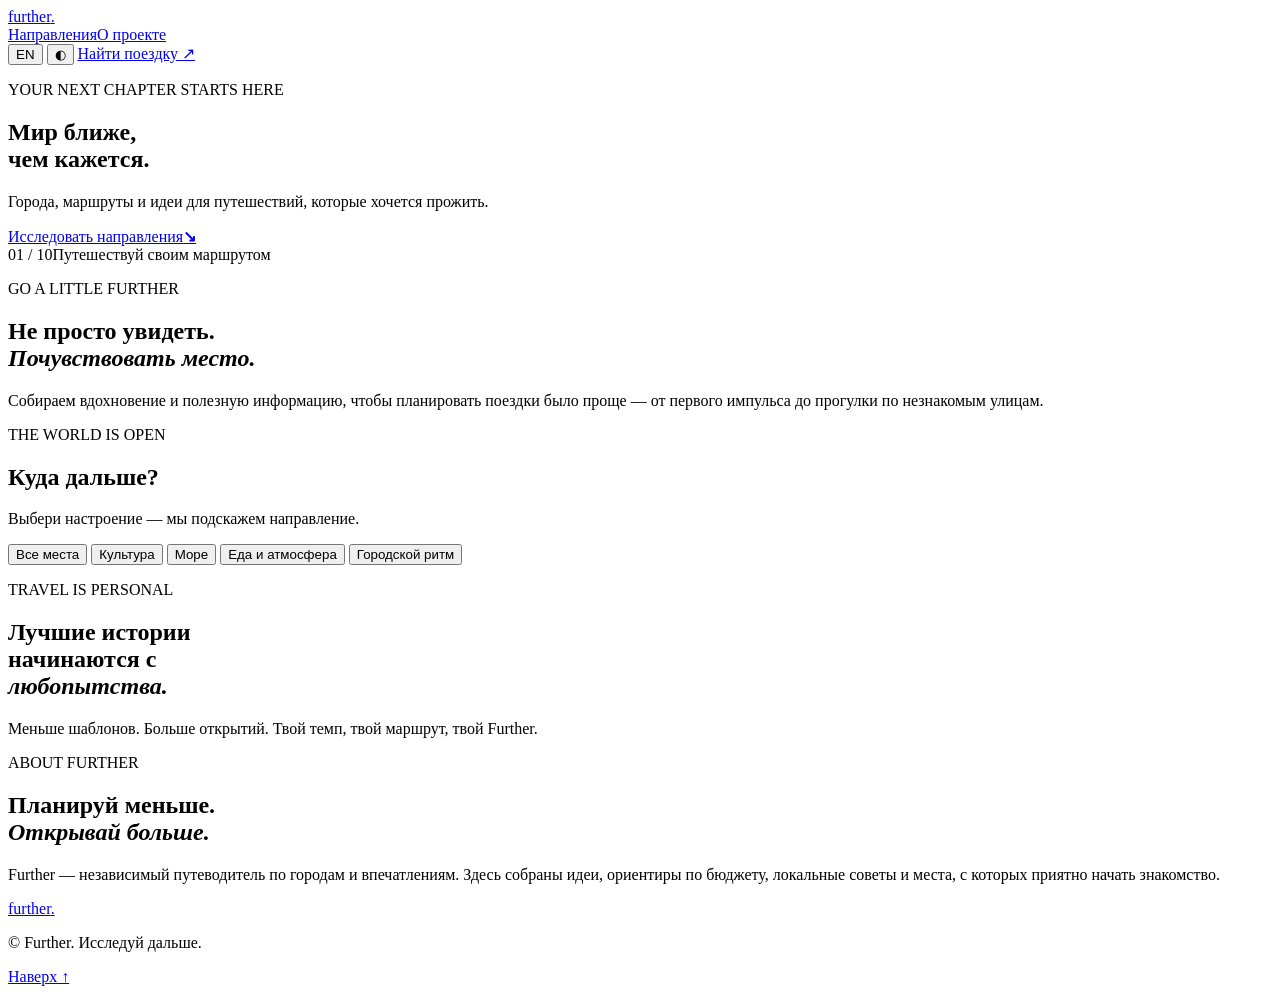
==== index.html @ bc937607 "Create Further travel homepage" ====
<!doctype html>
<html lang="ru">
<head>
  <meta charset="utf-8">
  <meta name="viewport" content="width=device-width, initial-scale=1">
  <meta name="theme-color" content="#f5f3ee">
  <meta name="description" content="Further — вдохновение и практичные гиды для самостоятельных путешествий.">
  <title>Further — путешествия, которые ближе</title>
  <link rel="preconnect" href="https://fonts.googleapis.com">
  <link rel="preconnect" href="https://fonts.gstatic.com" crossorigin>
  <link href="https://fonts.googleapis.com/css2?family=DM+Sans:wght@400;500;600;700&family=Manrope:wght@400;500;600;700;800&display=swap" rel="stylesheet">
  <link rel="stylesheet" href="assets/css/styles.css">
  <script defer src="assets/js/cities.js"></script>
  <script defer src="assets/js/app.js"></script>
</head>
<body>
  <header class="site-header">
    <a class="brand" href="index.html" aria-label="Further home">further<span>.</span></a>
    <nav class="main-nav"><a href="#destinations" data-i18n="navExplore">Направления</a><a href="#about" data-i18n="navAbout">О проекте</a></nav>
    <div class="header-actions">
      <button class="text-button" id="languageToggle" aria-label="Switch language">EN</button>
      <button class="icon-button" id="themeToggle" aria-label="Switch theme">◐</button>
      <a class="header-cta" href="#destinations" data-i18n="navStart">Найти поездку <span>↗</span></a>
    </div>
  </header>

  <main>
    <section class="hero">
      <div class="hero-image"></div>
      <div class="hero-shade"></div>
      <div class="hero-content">
        <p class="eyebrow light" data-i18n="heroEyebrow">YOUR NEXT CHAPTER STARTS HERE</p>
        <h1 data-i18n="heroTitle">Мир ближе,<br>чем кажется<span>.</span></h1>
        <p class="hero-copy" data-i18n="heroText">Города, маршруты и идеи для путешествий, которые хочется прожить.</p>
        <a class="round-link" href="#destinations"><span data-i18n="heroButton">Исследовать направления</span><b>↘</b></a>
      </div>
      <div class="hero-note"><span>01 / 10</span><span data-i18n="heroNote">Путешествуй своим маршрутом</span></div>
    </section>

    <section class="intro section-wrap">
      <p class="eyebrow" data-i18n="introEyebrow">GO A LITTLE FURTHER</p>
      <div class="intro-row"><h2 data-i18n="introTitle">Не просто увидеть.<br><em>Почувствовать место.</em></h2><p data-i18n="introText">Собираем вдохновение и полезную информацию, чтобы планировать поездки было проще — от первого импульса до прогулки по незнакомым улицам.</p></div>
    </section>

    <section class="destinations section-wrap" id="destinations">
      <div class="section-heading"><div><p class="eyebrow" data-i18n="destEyebrow">THE WORLD IS OPEN</p><h2 data-i18n="destTitle">Куда дальше?</h2></div><p data-i18n="destSub">Выбери настроение — мы подскажем направление.</p></div>
      <div class="filters" id="filters">
        <button class="filter active" data-filter="all" data-i18n="filterAll">Все места</button>
        <button class="filter" data-filter="culture" data-i18n="filterCulture">Культура</button>
        <button class="filter" data-filter="sea" data-i18n="filterSea">Море</button>
        <button class="filter" data-filter="food" data-i18n="filterFood">Еда и атмосфера</button>
        <button class="filter" data-filter="city" data-i18n="filterCity">Городской ритм</button>
      </div>
      <div class="city-grid" id="cityGrid" aria-live="polite"></div>
    </section>

    <section class="manifesto">
      <div class="manifesto-photo"></div>
      <div class="manifesto-copy"><p class="eyebrow light" data-i18n="manifestoEyebrow">TRAVEL IS PERSONAL</p><h2 data-i18n="manifestoTitle">Лучшие истории<br>начинаются с<br><em>любопытства.</em></h2><p data-i18n="manifestoText">Меньше шаблонов. Больше открытий. Твой темп, твой маршрут, твой Further.</p></div>
    </section>

    <section class="about section-wrap" id="about"><p class="eyebrow" data-i18n="aboutEyebrow">ABOUT FURTHER</p><div class="about-row"><h2 data-i18n="aboutTitle">Планируй меньше.<br><em>Открывай больше.</em></h2><p data-i18n="aboutText">Further — независимый путеводитель по городам и впечатлениям. Здесь собраны идеи, ориентиры по бюджету, локальные советы и места, с которых приятно начать знакомство.</p></div></section>
  </main>

  <footer class="site-footer"><a class="brand" href="#">further<span>.</span></a><p>© <span id="year"></span> Further. <span data-i18n="footer">Исследуй дальше.</span></p><a href="#top" data-i18n="backTop">Наверх ↑</a></footer>
</body>
</html>
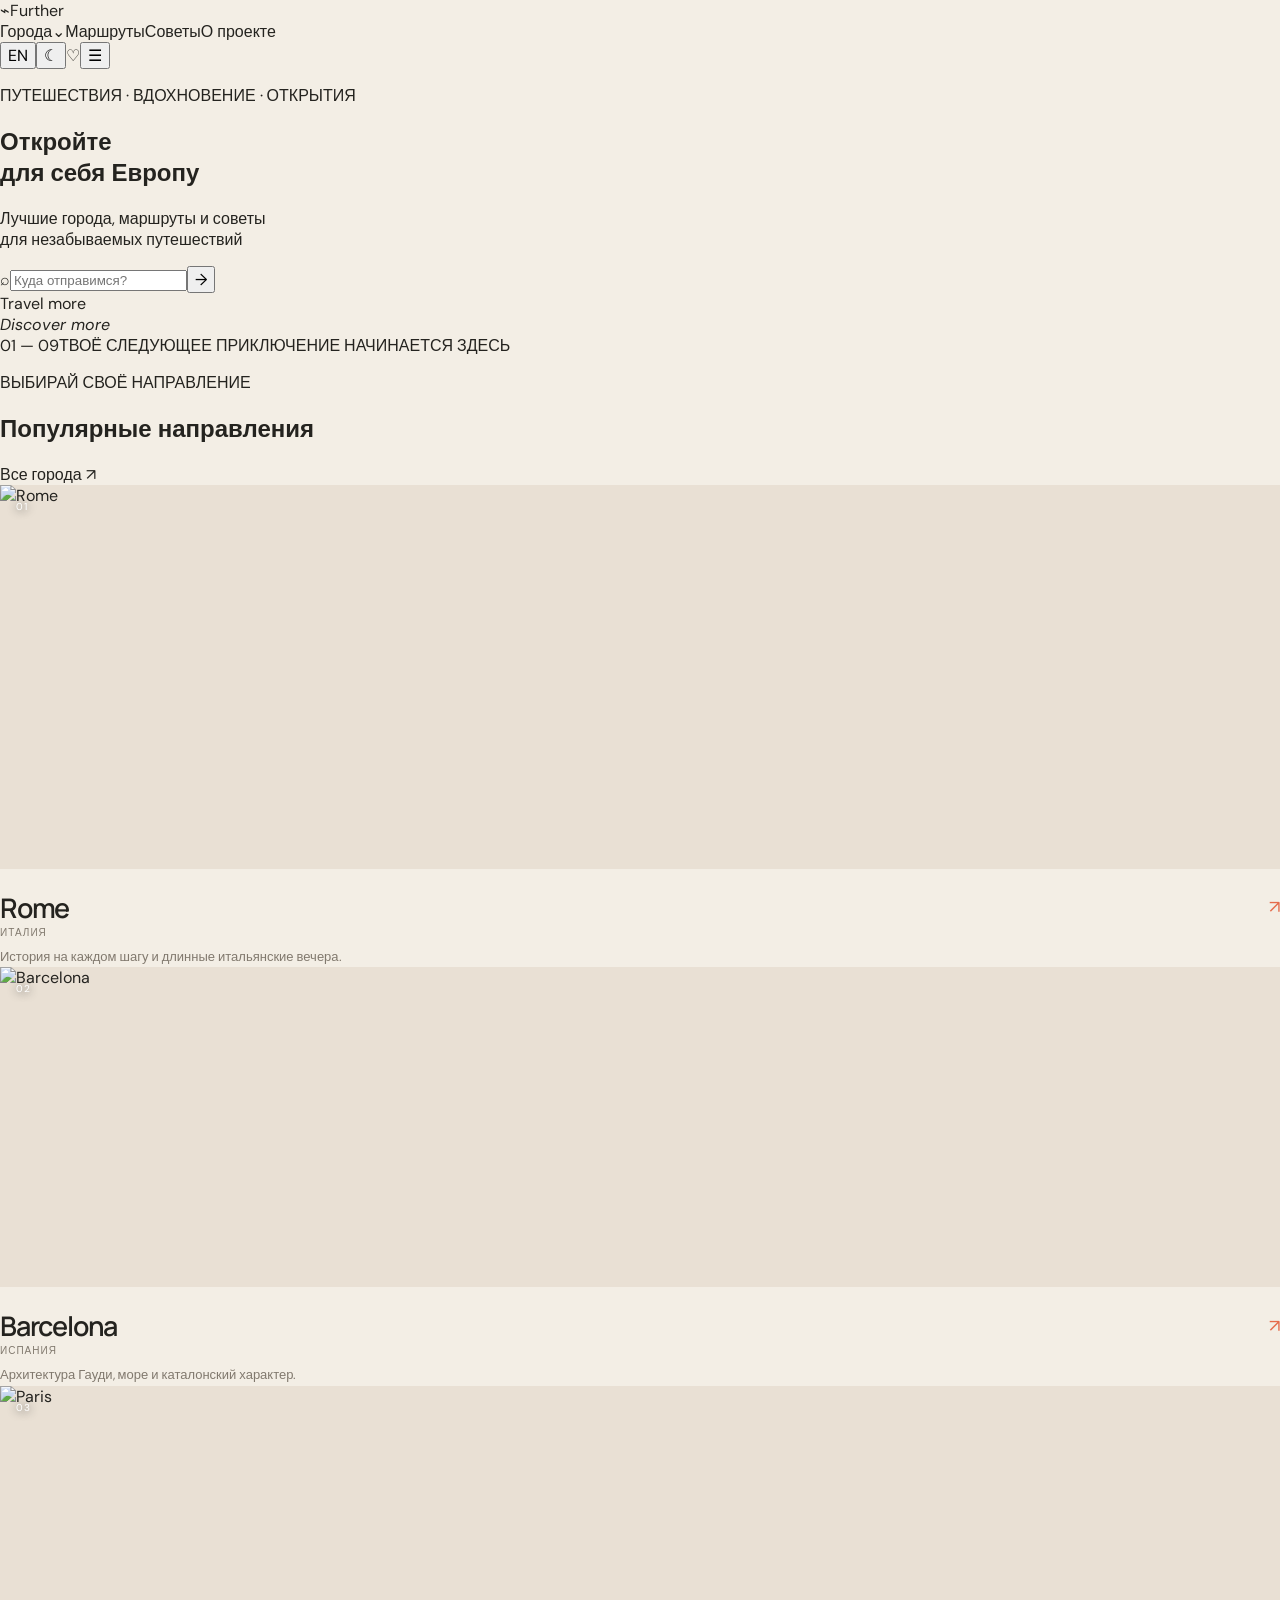
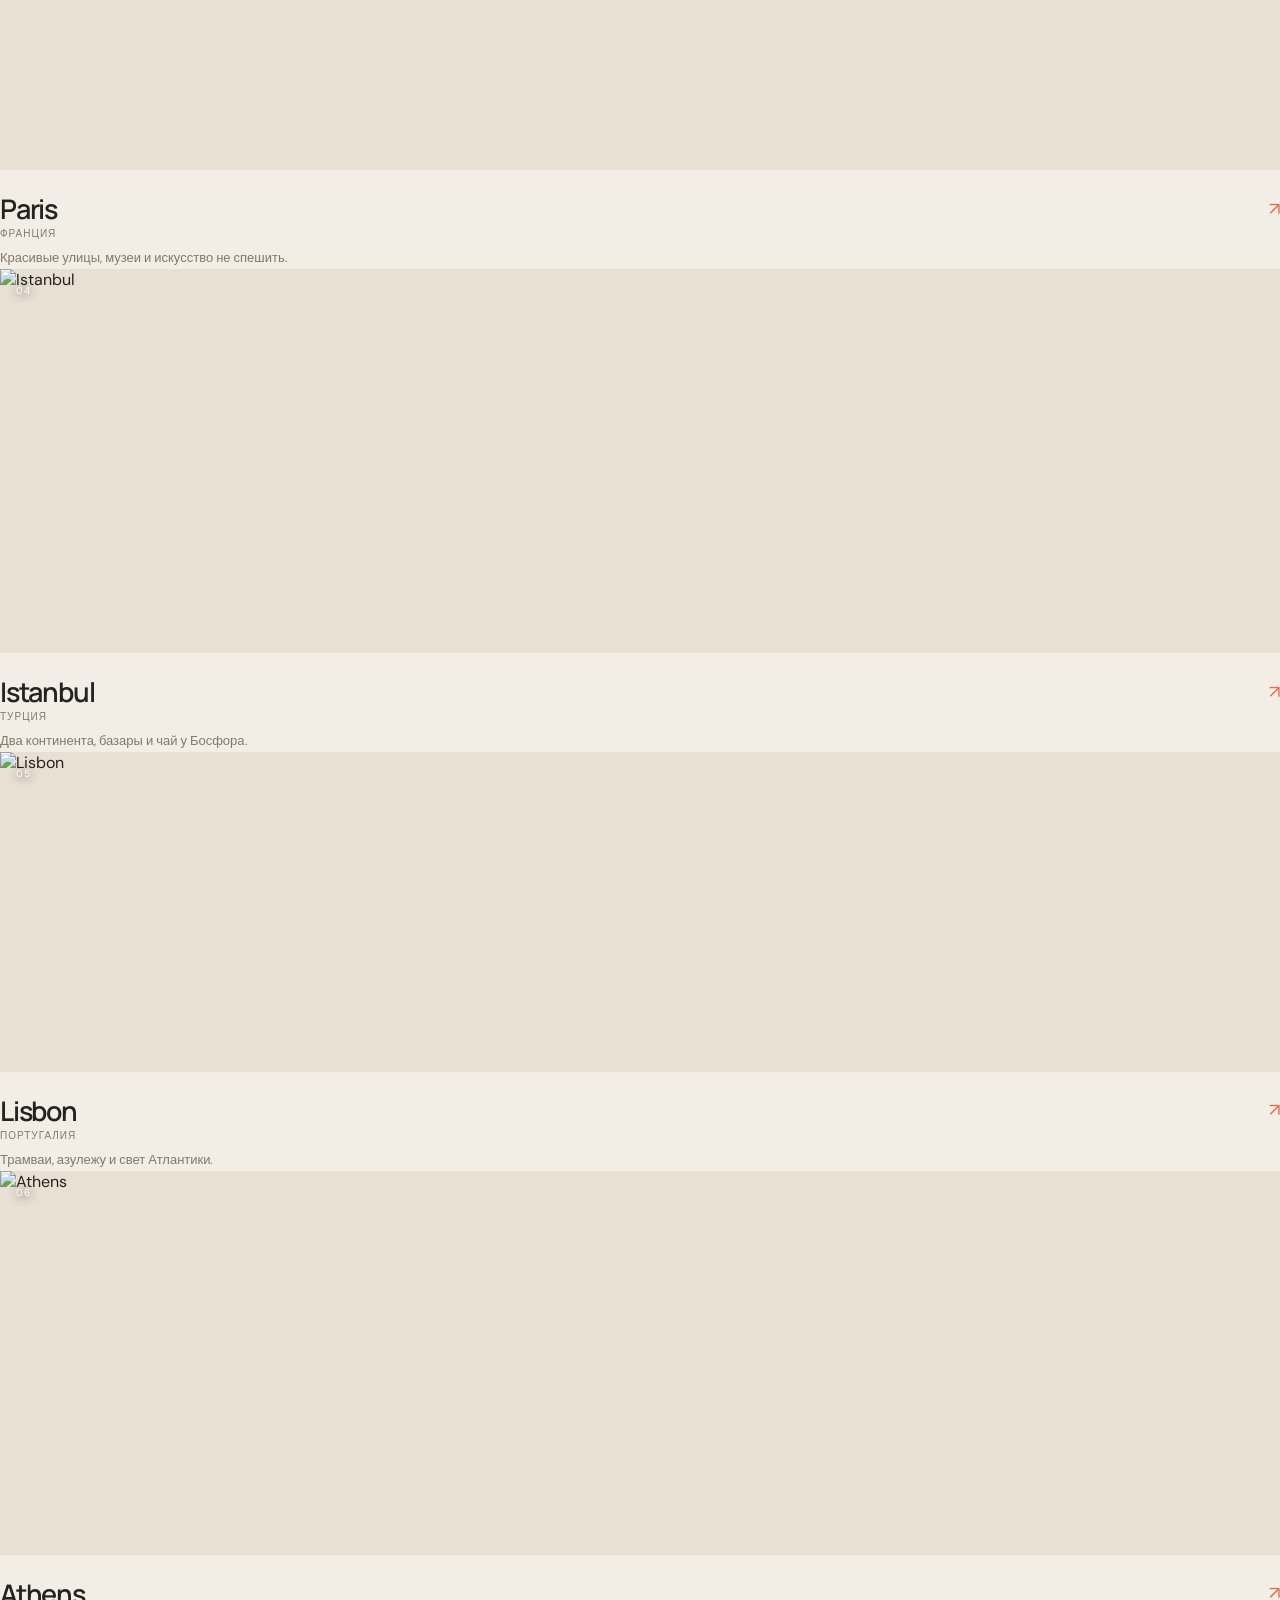
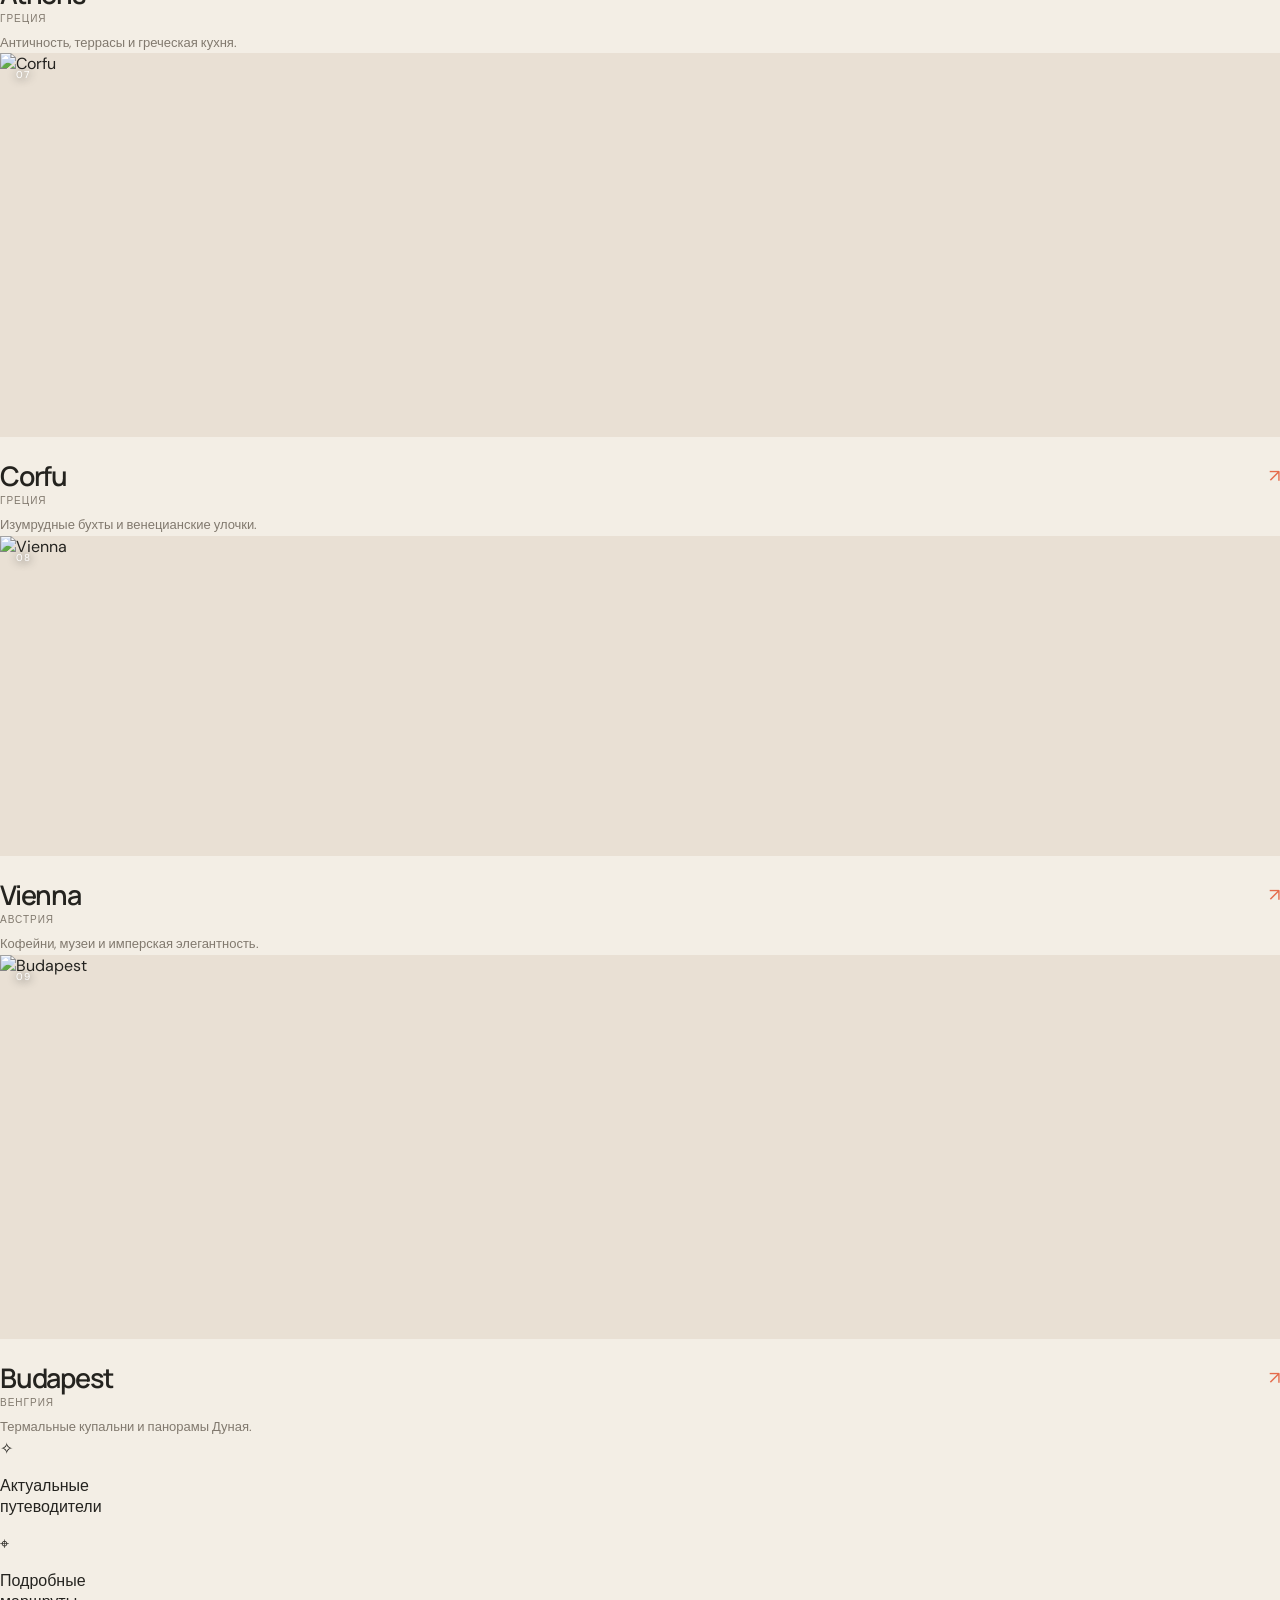
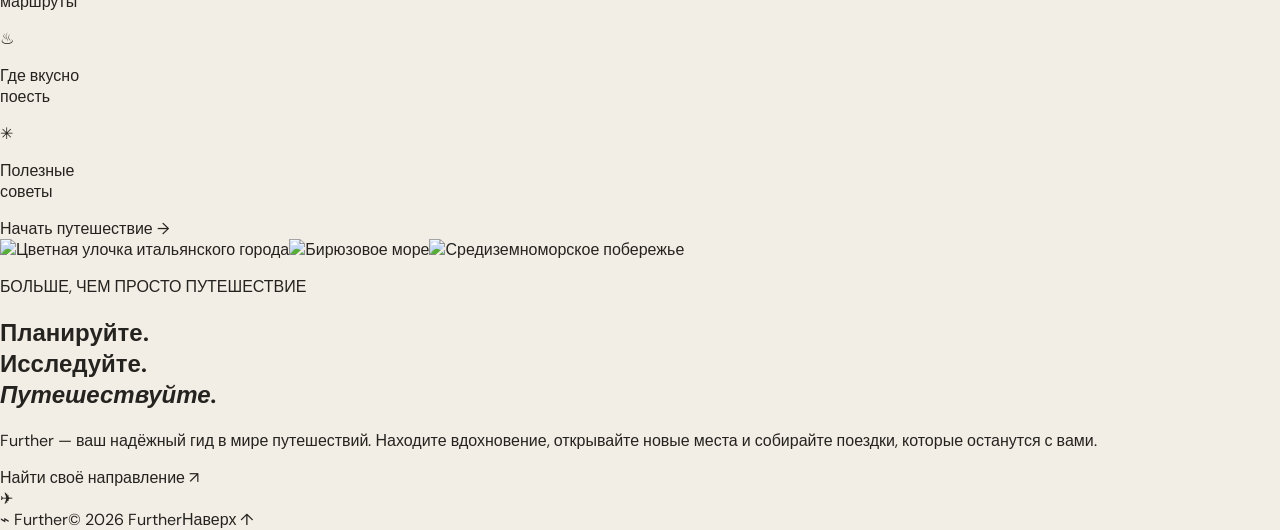
==== commit 88a87a19: "Rebuild homepage to match first Further visual concept" ====
--- a/index.html
+++ b/index.html
@@ -1,67 +1,48 @@
 <!doctype html>
 <html lang="ru">
 <head>
-  <meta charset="utf-8">
-  <meta name="viewport" content="width=device-width, initial-scale=1">
-  <meta name="theme-color" content="#f5f3ee">
-  <meta name="description" content="Further — вдохновение и практичные гиды для самостоятельных путешествий.">
-  <title>Further — путешествия, которые ближе</title>
-  <link rel="preconnect" href="https://fonts.googleapis.com">
-  <link rel="preconnect" href="https://fonts.gstatic.com" crossorigin>
-  <link href="https://fonts.googleapis.com/css2?family=DM+Sans:wght@400;500;600;700&family=Manrope:wght@400;500;600;700;800&display=swap" rel="stylesheet">
-  <link rel="stylesheet" href="assets/css/styles.css">
-  <script defer src="assets/js/cities.js"></script>
-  <script defer src="assets/js/app.js"></script>
+<meta charset="utf-8"><meta name="viewport" content="width=device-width,initial-scale=1">
+<meta name="theme-color" content="#f8f5ef"><meta name="description" content="Further — города, маршруты и вдохновение для самостоятельных путешествий.">
+<title>Further — путешествуй дальше</title>
+<link rel="preconnect" href="https://fonts.googleapis.com"><link rel="preconnect" href="https://fonts.gstatic.com" crossorigin>
+<link href="https://fonts.googleapis.com/css2?family=DM+Sans:wght@400;500;600;700;800&family=Manrope:wght@400;500;600;700;800&display=swap" rel="stylesheet">
+<link rel="stylesheet" href="assets/css/styles.css">
+<script defer src="assets/js/cities.js"></script><script defer src="assets/js/app.js"></script>
 </head>
-<body>
-  <header class="site-header">
-    <a class="brand" href="index.html" aria-label="Further home">further<span>.</span></a>
-    <nav class="main-nav"><a href="#destinations" data-i18n="navExplore">Направления</a><a href="#about" data-i18n="navAbout">О проекте</a></nav>
-    <div class="header-actions">
-      <button class="text-button" id="languageToggle" aria-label="Switch language">EN</button>
-      <button class="icon-button" id="themeToggle" aria-label="Switch theme">◐</button>
-      <a class="header-cta" href="#destinations" data-i18n="navStart">Найти поездку <span>↗</span></a>
-    </div>
-  </header>
-
-  <main>
-    <section class="hero">
-      <div class="hero-image"></div>
-      <div class="hero-shade"></div>
-      <div class="hero-content">
-        <p class="eyebrow light" data-i18n="heroEyebrow">YOUR NEXT CHAPTER STARTS HERE</p>
-        <h1 data-i18n="heroTitle">Мир ближе,<br>чем кажется<span>.</span></h1>
-        <p class="hero-copy" data-i18n="heroText">Города, маршруты и идеи для путешествий, которые хочется прожить.</p>
-        <a class="round-link" href="#destinations"><span data-i18n="heroButton">Исследовать направления</span><b>↘</b></a>
-      </div>
-      <div class="hero-note"><span>01 / 10</span><span data-i18n="heroNote">Путешествуй своим маршрутом</span></div>
-    </section>
-
-    <section class="intro section-wrap">
-      <p class="eyebrow" data-i18n="introEyebrow">GO A LITTLE FURTHER</p>
-      <div class="intro-row"><h2 data-i18n="introTitle">Не просто увидеть.<br><em>Почувствовать место.</em></h2><p data-i18n="introText">Собираем вдохновение и полезную информацию, чтобы планировать поездки было проще — от первого импульса до прогулки по незнакомым улицам.</p></div>
-    </section>
-
-    <section class="destinations section-wrap" id="destinations">
-      <div class="section-heading"><div><p class="eyebrow" data-i18n="destEyebrow">THE WORLD IS OPEN</p><h2 data-i18n="destTitle">Куда дальше?</h2></div><p data-i18n="destSub">Выбери настроение — мы подскажем направление.</p></div>
-      <div class="filters" id="filters">
-        <button class="filter active" data-filter="all" data-i18n="filterAll">Все места</button>
-        <button class="filter" data-filter="culture" data-i18n="filterCulture">Культура</button>
-        <button class="filter" data-filter="sea" data-i18n="filterSea">Море</button>
-        <button class="filter" data-filter="food" data-i18n="filterFood">Еда и атмосфера</button>
-        <button class="filter" data-filter="city" data-i18n="filterCity">Городской ритм</button>
-      </div>
-      <div class="city-grid" id="cityGrid" aria-live="polite"></div>
-    </section>
-
-    <section class="manifesto">
-      <div class="manifesto-photo"></div>
-      <div class="manifesto-copy"><p class="eyebrow light" data-i18n="manifestoEyebrow">TRAVEL IS PERSONAL</p><h2 data-i18n="manifestoTitle">Лучшие истории<br>начинаются с<br><em>любопытства.</em></h2><p data-i18n="manifestoText">Меньше шаблонов. Больше открытий. Твой темп, твой маршрут, твой Further.</p></div>
-    </section>
-
-    <section class="about section-wrap" id="about"><p class="eyebrow" data-i18n="aboutEyebrow">ABOUT FURTHER</p><div class="about-row"><h2 data-i18n="aboutTitle">Планируй меньше.<br><em>Открывай больше.</em></h2><p data-i18n="aboutText">Further — независимый путеводитель по городам и впечатлениям. Здесь собраны идеи, ориентиры по бюджету, локальные советы и места, с которых приятно начать знакомство.</p></div></section>
-  </main>
-
-  <footer class="site-footer"><a class="brand" href="#">further<span>.</span></a><p>© <span id="year"></span> Further. <span data-i18n="footer">Исследуй дальше.</span></p><a href="#top" data-i18n="backTop">Наверх ↑</a></footer>
-</body>
-</html>+<body class="home-page">
+<header class="home-header">
+<a class="home-brand" href="index.html" aria-label="Further"><span class="brand-mark">⌁</span>Further</a>
+<nav class="home-nav"><a href="#destinations" data-i18n="navCities">Города⌄</a><a href="#features" data-i18n="navRoutes">Маршруты</a><a href="#features" data-i18n="navTips">Советы</a><a href="#about" data-i18n="navAbout">О проекте</a></nav>
+<div class="home-actions"><button class="lang-pill" id="languageToggle">EN</button><button class="home-icon" id="themeToggle" aria-label="Переключить тему">☾</button><a class="home-icon favorite-shortcut" href="#destinations" aria-label="Избранное">♡</a><button class="mobile-menu" aria-label="Меню">☰</button></div>
+</header>
+<main>
+<section class="fresh-hero">
+<div class="fresh-hero-bg"></div><div class="fresh-hero-overlay"></div>
+<div class="fresh-hero-content">
+<p class="fresh-kicker" data-i18n="heroKicker">ПУТЕШЕСТВИЯ · ВДОХНОВЕНИЕ · ОТКРЫТИЯ</p>
+<h1 data-i18n="heroTitle">Откройте<br>для себя <span>Европу</span></h1>
+<p class="fresh-subtitle" data-i18n="heroText">Лучшие города, маршруты и советы<br>для незабываемых путешествий</p>
+<form class="destination-search" id="destinationSearch"><span>⌕</span><input id="citySearch" type="search" placeholder="Куда отправимся?" data-i18n-placeholder="searchPlaceholder"><button type="submit" aria-label="Найти">→</button></form>
+<div class="hero-signature">Travel more<br><i>Discover more</i></div>
+</div>
+<div class="hero-bottom-note"><span>01 — 09</span><span data-i18n="heroFoot">ТВОЁ СЛЕДУЮЩЕЕ ПРИКЛЮЧЕНИЕ НАЧИНАЕТСЯ ЗДЕСЬ</span></div>
+</section>
+<section class="popular-section" id="destinations">
+<div class="popular-heading"><div><p class="section-kicker" data-i18n="popularKicker">ВЫБИРАЙ СВОЁ НАПРАВЛЕНИЕ</p><h2 data-i18n="popularTitle">Популярные направления</h2></div><a href="#allCities" data-i18n="allCitiesLink">Все города <span>↗</span></a></div>
+<div class="destination-cards" id="cityGrid"></div>
+</section>
+<section class="feature-strip" id="features">
+<div class="feature-item"><span class="feature-icon">✧</span><p data-i18n="feature1">Актуальные<br>путеводители</p></div>
+<div class="feature-item"><span class="feature-icon">⌖</span><p data-i18n="feature2">Подробные<br>маршруты</p></div>
+<div class="feature-item"><span class="feature-icon">♨</span><p data-i18n="feature3">Где вкусно<br>поесть</p></div>
+<div class="feature-item"><span class="feature-icon">✳</span><p data-i18n="feature4">Полезные<br>советы</p></div>
+<a class="feature-cta" href="#about" data-i18n="featureCta">Начать путешествие <span>→</span></a>
+</section>
+<section class="travel-story" id="about">
+<div class="story-collage"><img class="story-img story-img-one" src="https://images.unsplash.com/photo-1516483638261-f4dbaf036963?auto=format&fit=crop&w=900&q=85" alt="Цветная улочка итальянского города"><img class="story-img story-img-two" src="https://images.unsplash.com/photo-1500375592092-40eb2168fd21?auto=format&fit=crop&w=800&q=85" alt="Бирюзовое море"><img class="story-img story-img-three" src="https://images.unsplash.com/photo-1533105079780-92b9be482077?auto=format&fit=crop&w=700&q=85" alt="Средиземноморское побережье"></div>
+<div class="story-copy"><p class="section-kicker" data-i18n="storyKicker">БОЛЬШЕ, ЧЕМ ПРОСТО ПУТЕШЕСТВИЕ</p><h2 data-i18n="storyTitle">Планируйте.<br>Исследуйте.<br><em>Путешествуйте.</em></h2><p data-i18n="storyText">Further — ваш надёжный гид в мире путешествий. Находите вдохновение, открывайте новые места и собирайте поездки, которые останутся с вами.</p><a href="#destinations" class="story-link" data-i18n="storyLink">Найти своё направление <span>↗</span></a></div>
+<div class="flight-doodle" aria-hidden="true">✈</div>
+</section>
+</main>
+<footer class="home-footer"><a class="home-brand" href="#">⌁ Further</a><span>© <span id="year"></span> Further</span><a href="#top" data-i18n="footerTop">Наверх ↑</a></footer>
+</body></html>
--- a/assets/css/styles.css
+++ b/assets/css/styles.css
@@ -0,0 +1,82 @@
+:root{--paper:#f5f3ee;--ink:#20221f;--muted:#777970;--line:#deddd5;--accent:#d5ff65;--card:#eae8e1;--serif:Georgia,'Times New Roman',serif}*{box-sizing:border-box}html{scroll-behavior:smooth}body{margin:0;background:var(--paper);color:var(--ink);font-family:'DM Sans',sans-serif;transition:background .25s,color .25s}body.dark{--paper:#171916;--ink:#f0f0e9;--muted:#a5a79e;--line:#393c35;--card:#252923}a{color:inherit;text-decoration:none}button{font:inherit}.site-header{height:82px;padding:0 6.2%;display:flex;align-items:center;justify-content:space-between;border-bottom:1px solid var(--line);position:relative;z-index:5}.brand{font:800 29px Manrope,sans-serif;letter-spacing:-2px}.brand span,.hero h1 span{color:#a6cb3c}.main-nav,.header-actions{display:flex;align-items:center;gap:34px}.main-nav a,.header-cta,.text-button{font-size:13px;font-weight:600}.main-nav a{color:var(--muted)}.header-actions{gap:20px}.text-button,.icon-button{border:0;background:none;color:var(--ink);cursor:pointer}.header-cta{background:var(--ink);color:var(--paper);padding:14px 19px;border-radius:3px}.header-cta span{margin-left:13px}.icon-button{font-size:21px}.hero{height:min(730px,78vw);min-height:570px;position:relative;color:white;overflow:hidden;background:#343a35}.hero-image{position:absolute;inset:0;background:url('https://images.unsplash.com/photo-1516483638261-f4dbaf036963?auto=format&fit=crop&w=2200&q=85') center 48%/cover;transform:scale(1.01)}.hero-shade{position:absolute;inset:0;background:linear-gradient(90deg,rgba(12,18,15,.66),rgba(12,18,15,.08) 80%),linear-gradient(0deg,rgba(0,0,0,.25),transparent 45%)}.hero-content{position:absolute;left:10%;top:19%;max-width:700px}.eyebrow{font-size:10px;letter-spacing:2.2px;font-weight:700;color:var(--muted);margin:0 0 23px}.eyebrow.light{color:#e2e4d9}.hero h1{font:600 clamp(58px,8vw,112px)/.99 Manrope,sans-serif;letter-spacing:-7px;margin:0 0 25px}.hero-copy{font-size:16px;line-height:1.7;max-width:390px;color:#e3e5dc}.round-link{display:inline-flex;align-items:center;gap:28px;margin-top:30px;padding:13px 14px 13px 20px;border:1px solid rgba(255,255,255,.65);border-radius:40px;font-size:12px}.round-link b{display:grid;place-items:center;background:var(--accent);color:#1e2418;width:30px;height:30px;border-radius:50%;font-size:17px}.hero-note{position:absolute;bottom:35px;left:6.2%;right:6.2%;display:flex;justify-content:space-between;font-size:10px;letter-spacing:1.5px;color:#e5e7de}.section-wrap{padding-left:10%;padding-right:10%}.intro{padding-top:130px;padding-bottom:125px}.intro-row,.about-row{display:grid;grid-template-columns:1.2fr .8fr;gap:10%;align-items:end}.intro h2,.section-heading h2,.about h2{font:600 clamp(42px,5.5vw,72px)/1.06 Manrope,sans-serif;letter-spacing:-3.5px;margin:0}.intro h2 em,.about h2 em,.manifesto h2 em{font-family:var(--serif);font-weight:400}.intro-row>p,.about-row>p{font-size:14px;line-height:1.9;color:var(--muted);max-width:390px;margin:0 0 7px}.destinations{padding-top:30px;padding-bottom:130px}.section-heading{display:flex;align-items:end;justify-content:space-between}.section-heading h2{font-size:60px}.section-heading>p{font-size:13px;color:var(--muted);margin-bottom:8px}.filters{display:flex;gap:9px;flex-wrap:wrap;margin:38px 0 28px}.filter{border:1px solid var(--line);background:transparent;color:var(--muted);padding:10px 16px;border-radius:30px;font-size:11px;cursor:pointer}.filter.active,.filter:hover{background:var(--ink);color:var(--paper);border-color:var(--ink)}.city-grid{display:grid;grid-template-columns:repeat(3,1fr);gap:38px 20px}.city-card{min-width:0}.city-image{height:300px;position:relative;overflow:hidden;background:var(--card)}.city-image img{width:100%;height:100%;object-fit:cover;transition:transform .7s}.city-card:hover .city-image img{transform:scale(1.06)}.city-number{position:absolute;top:15px;left:16px;color:white;font-size:10px;letter-spacing:1px;text-shadow:0 1px 8px #333}.city-meta{display:flex;justify-content:space-between;align-items:center;margin-top:17px}.city-meta h3{font:600 23px Manrope,sans-serif;letter-spacing:-.8px;margin:0}.city-country{font-size:10px;color:var(--muted);letter-spacing:1px;text-transform:uppercase}.city-desc{font-size:12px;color:var(--muted);margin:8px 0 0;line-height:1.6}.city-arrow{font-size:18px}.manifesto{height:600px;position:relative;display:flex;align-items:center;color:white;overflow:hidden;background:#3c4038}.manifesto-photo{position:absolute;inset:0;background:linear-gradient(90deg,rgba(12,17,13,.72),rgba(12,17,13,.12)),url('https://images.unsplash.com/photo-1470770841072-f978cf4d019e?auto=format&fit=crop&w=2000&q=85') center/cover}.manifesto-copy{position:relative;margin-left:12%;max-width:650px}.manifesto h2{font:600 clamp(48px,6vw,82px)/1.02 Manrope,sans-serif;letter-spacing:-4px;margin:0 0 24px}.manifesto-copy>p:last-child{font-size:13px;color:#e1e3db;max-width:350px;line-height:1.8}.about{padding-top:130px;padding-bottom:130px}.about h2{font-size:clamp(42px,5vw,68px)}.site-footer{padding:30px 6.2%;border-top:1px solid var(--line);display:flex;align-items:center;justify-content:space-between}.site-footer p,.site-footer>a:last-child{font-size:11px;color:var(--muted)}@media(max-width:800px){.site-header{height:70px;padding:0 5%}.main-nav{display:none}.header-actions{gap:13px}.header-cta{padding:11px 12px}.hero{min-height:600px;height:80vh}.hero-content{left:7%;top:22%}.hero h1{letter-spacing:-4px}.section-wrap{padding-left:7%;padding-right:7%}.intro{padding-top:90px;padding-bottom:90px}.intro-row,.about-row{grid-template-columns:1fr;gap:25px}.intro h2,.about h2{font-size:52px}.section-heading{display:block}.section-heading h2{font-size:50px}.section-heading>p{margin-top:15px}.city-grid{grid-template-columns:repeat(2,1fr);gap:30px 14px}.city-image{height:240px}.manifesto{height:540px}.manifesto-copy{margin-left:7%;margin-right:7%}.about{padding-top:90px;padding-bottom:90px}}@media(max-width:520px){.brand{font-size:25px}.header-cta{font-size:0}.header-cta span{font-size:17px;margin:0}.hero h1{font-size:58px}.hero-copy{font-size:14px;max-width:300px}.city-grid{grid-template-columns:1fr 1fr}.city-image{height:190px}.city-meta h3{font-size:18px}.city-country{font-size:8px}.city-desc{font-size:11px}.filters{gap:6px}.filter{padding:9px 12px;font-size:10px}.manifesto h2{font-size:51px}.site-footer{gap:15px;flex-wrap:wrap}.site-footer p{order:3;width:100%}}
+
+/* City guide */
+.city-hero{height:610px;min-height:500px;background-position:center;background-size:cover;position:relative;color:white;display:flex;align-items:center}.city-hero-shade{position:absolute;inset:0;background:linear-gradient(90deg,rgba(10,15,12,.68),rgba(10,15,12,.12)),linear-gradient(0deg,rgba(0,0,0,.3),transparent 45%)}.city-hero-content{position:relative;margin-left:10%;max-width:750px}.city-hero h1{font:700 clamp(70px,10vw,130px)/.95 Manrope,sans-serif;letter-spacing:-7px;margin:0 0 22px}.city-hero-content>p:last-child{font-size:16px;line-height:1.7;max-width:480px;color:#eceee7}.city-hero-bottom{position:absolute;bottom:30px;left:6.2%;right:6.2%;display:flex;justify-content:space-between;font-size:10px;letter-spacing:1.5px}.city-overview{padding-top:115px;padding-bottom:115px;display:grid;grid-template-columns:1fr 1fr;gap:10%}.city-overview h2{font:600 clamp(40px,5vw,65px)/1.08 Manrope,sans-serif;letter-spacing:-3px;margin:0}.city-long-copy{font-size:15px;line-height:1.9;color:var(--muted);margin:0 0 35px}.city-facts{display:grid;grid-template-columns:repeat(3,1fr);gap:15px;border-top:1px solid var(--line);padding-top:20px}.city-facts div{display:flex;flex-direction:column;gap:10px}.city-facts span{font-size:10px;color:var(--muted)}.city-facts strong{font-size:12px;line-height:1.5}.city-highlights{padding-bottom:125px}.city-highlights h2{font:600 clamp(42px,5vw,62px) Manrope,sans-serif;letter-spacing:-3px;margin:0 0 35px}.highlight-grid{display:grid;grid-template-columns:repeat(3,1fr);gap:15px}.highlight-card{background:var(--card);padding:28px;min-height:220px}.highlight-card>span{font-size:10px;color:var(--muted)}.highlight-card h3{font:600 21px Manrope,sans-serif;margin:42px 0 10px}.highlight-card p{font-size:12px;line-height:1.7;color:var(--muted);margin:0}.city-tips{background:#222820;color:#f4f3eb;padding:100px 0}.city-tips-inner{display:grid;grid-template-columns:1fr 1fr;gap:10%}.city-tips h2{font:600 clamp(42px,5vw,65px)/1.08 Manrope,sans-serif;letter-spacing:-3px;margin:0}.city-tips h2 em{font-family:Georgia,serif;font-weight:400}.tip-line{display:grid;grid-template-columns:35px 1fr;gap:15px;padding:17px 0;border-bottom:1px solid #4a5047}.tip-line:first-child{padding-top:0}.tip-line span{font-size:10px;color:#c5e879}.tip-line p{font-size:13px;line-height:1.7;color:#d4d7ce;margin:0}.city-tips .round-link{margin-top:28px}@media(max-width:800px){.city-hero{height:560px}.city-hero-content{margin-left:7%;margin-right:7%}.city-hero h1{letter-spacing:-4px}.city-overview{grid-template-columns:1fr;gap:30px;padding-top:85px;padding-bottom:85px}.city-highlights{padding-bottom:85px}.city-tips-inner{grid-template-columns:1fr;gap:35px}.highlight-grid{gap:10px}.highlight-card{padding:20px}.highlight-card h3{font-size:18px;margin-top:35px}}@media(max-width:520px){.city-hero{height:520px;min-height:0}.city-hero h1{font-size:64px}.city-hero-content>p:last-child{font-size:14px}.city-facts{grid-template-columns:1fr;gap:18px}.city-facts div{gap:5px}.highlight-grid{grid-template-columns:1fr}.highlight-card{min-height:0}.highlight-card h3{margin-top:20px}.city-tips{padding:75px 0}}
+.city-extra{padding-top:5px;padding-bottom:120px;display:grid;grid-template-columns:1fr 1fr;gap:10%}
+.extra-block h2{font:600 clamp(36px,4vw,52px)/1.08 Manrope,sans-serif;letter-spacing:-2px;margin:0 0 25px}
+.food-item{display:grid;grid-template-columns:35px 1fr;gap:12px;padding:15px 0;border-top:1px solid var(--line)}
+.food-item span{font-size:10px;color:var(--muted)}
+.food-item p{font-size:13px;line-height:1.75;color:var(--muted);margin:0}
+.extra-block .city-long-copy{margin:0}
+@media(max-width:800px){.city-extra{grid-template-columns:1fr;gap:45px;padding-bottom:85px}}
+
+
+/* FURTHER / editorial art direction refresh */
+:root{--paper:#f3eee5;--ink:#24231f;--muted:#81796e;--line:#d9d0c3;--accent:#e56b4b;--card:#e9e0d4}
+body.dark{--paper:#171a19;--ink:#f2eee6;--muted:#aaa196;--line:#3c403b;--card:#272d29}
+.brand{font-size:31px;letter-spacing:-2.5px}
+.brand span,.hero h1 span{color:var(--accent)}
+.site-header{height:88px;border-bottom:0;background:var(--paper)}
+.header-cta{background:var(--accent);color:#fff;border-radius:99px;padding:15px 22px}
+.hero{height:min(790px,82vw);min-height:620px;background:#393a34}
+.hero-image{background-image:url('https://images.unsplash.com/photo-1533105079780-92b9be482077?auto=format&fit=crop&w=2400&q=90');background-position:center 54%;animation:heroDrift 22s ease-in-out infinite alternate}
+@keyframes heroDrift{from{transform:scale(1)}to{transform:scale(1.075)}}
+.hero-shade{background:linear-gradient(90deg,rgba(20,19,17,.64),rgba(20,19,17,.08) 76%),linear-gradient(0deg,rgba(20,19,17,.3),transparent 55%)}
+.hero-content{left:9%;top:20%;max-width:780px}
+.hero h1{font-size:clamp(68px,9.6vw,136px);font-weight:500;letter-spacing:-.085em;line-height:.91}
+.hero h1 span{color:#f28a68}
+.hero-copy{font-size:17px;max-width:420px}
+.round-link{border-radius:3px;border-color:rgba(255,255,255,.75);padding:9px 10px 9px 18px}
+.round-link b{background:var(--accent);color:white;border-radius:2px}
+.eyebrow{letter-spacing:2.8px;font-size:9px}
+.intro{padding-top:150px;padding-bottom:145px}
+.intro h2,.about h2{font-size:clamp(48px,6.1vw,82px);letter-spacing:-.075em;line-height:.99}
+.intro h2 em,.about h2 em{color:var(--accent)}
+.destinations{padding-bottom:150px}
+.section-heading h2{font-size:clamp(56px,7vw,88px);letter-spacing:-.08em}
+.filters{margin:42px 0 34px}
+.filter{border-radius:2px;padding:12px 18px}
+.filter.active,.filter:hover{background:var(--accent);border-color:var(--accent);color:white}
+.city-grid{grid-template-columns:repeat(12,minmax(0,1fr));gap:54px 22px}
+.city-card{grid-column:span 4}
+.city-card:nth-child(3n+2){grid-column:span 4;margin-top:68px}
+.city-card:nth-child(3n){grid-column:span 4}
+.city-image{height:clamp(250px,30vw,410px);background:var(--card)}
+.city-card:nth-child(3n+2) .city-image{height:clamp(220px,25vw,340px)}
+.city-image img{filter:saturate(.86);transition:transform .9s,filter .6s}
+.city-card:hover .city-image img{filter:saturate(1.08);transform:scale(1.055)}
+.city-meta{margin-top:20px}
+.city-meta h3{font-size:27px;letter-spacing:-1.2px}
+.city-arrow{color:var(--accent)}
+.city-desc{font-size:13px}
+.manifesto{height:650px}
+.manifesto-photo{background-image:linear-gradient(90deg,rgba(20,19,17,.7),rgba(20,19,17,.05)),url('https://images.unsplash.com/photo-1470770841072-f978cf4d019e?auto=format&fit=crop&w=2200&q=90')}
+.manifesto h2{font-size:clamp(58px,7vw,96px);letter-spacing:-.08em}
+.manifesto h2 em{color:#f28a68}
+.about{padding-top:150px;padding-bottom:150px}
+.site-footer{padding-top:38px;padding-bottom:38px}
+.city-hero h1{font-size:clamp(76px,11vw,148px);letter-spacing:-.085em}
+.city-overview h2,.city-highlights h2,.extra-block h2,.city-tips h2{letter-spacing:-.075em}
+.highlight-card{border-radius:0;border-top:2px solid var(--accent);background:var(--card)}
+.city-tips{background:#252a25}
+@media(max-width:800px){
+ .hero{height:78vh;min-height:580px}
+ .hero-content{left:7%;right:7%;top:23%}
+ .intro{padding-top:100px;padding-bottom:95px}
+ .city-grid{grid-template-columns:repeat(2,minmax(0,1fr));gap:36px 14px}
+ .city-card,.city-card:nth-child(3n+2),.city-card:nth-child(3n){grid-column:span 1;margin-top:0}
+ .city-image,.city-card:nth-child(3n+2) .city-image{height:260px}
+ .city-card:nth-child(odd){margin-top:28px}
+ .section-heading h2{font-size:58px}
+}
+@media(max-width:520px){
+ .site-header{height:72px}
+ .hero{min-height:570px}
+ .hero h1{font-size:clamp(60px,16vw,82px);letter-spacing:-.08em}
+ .intro h2,.about h2{font-size:50px}
+ .city-image,.city-card:nth-child(3n+2) .city-image{height:205px}
+ .city-meta h3{font-size:21px}
+ .manifesto{height:550px}
+ .manifesto h2{font-size:57px}
+}
+@media(prefers-reduced-motion:reduce){*,*::before,*::after{animation-duration:.01ms!important;animation-iteration-count:1!important;scroll-behavior:auto!important;transition-duration:.01ms!important}}
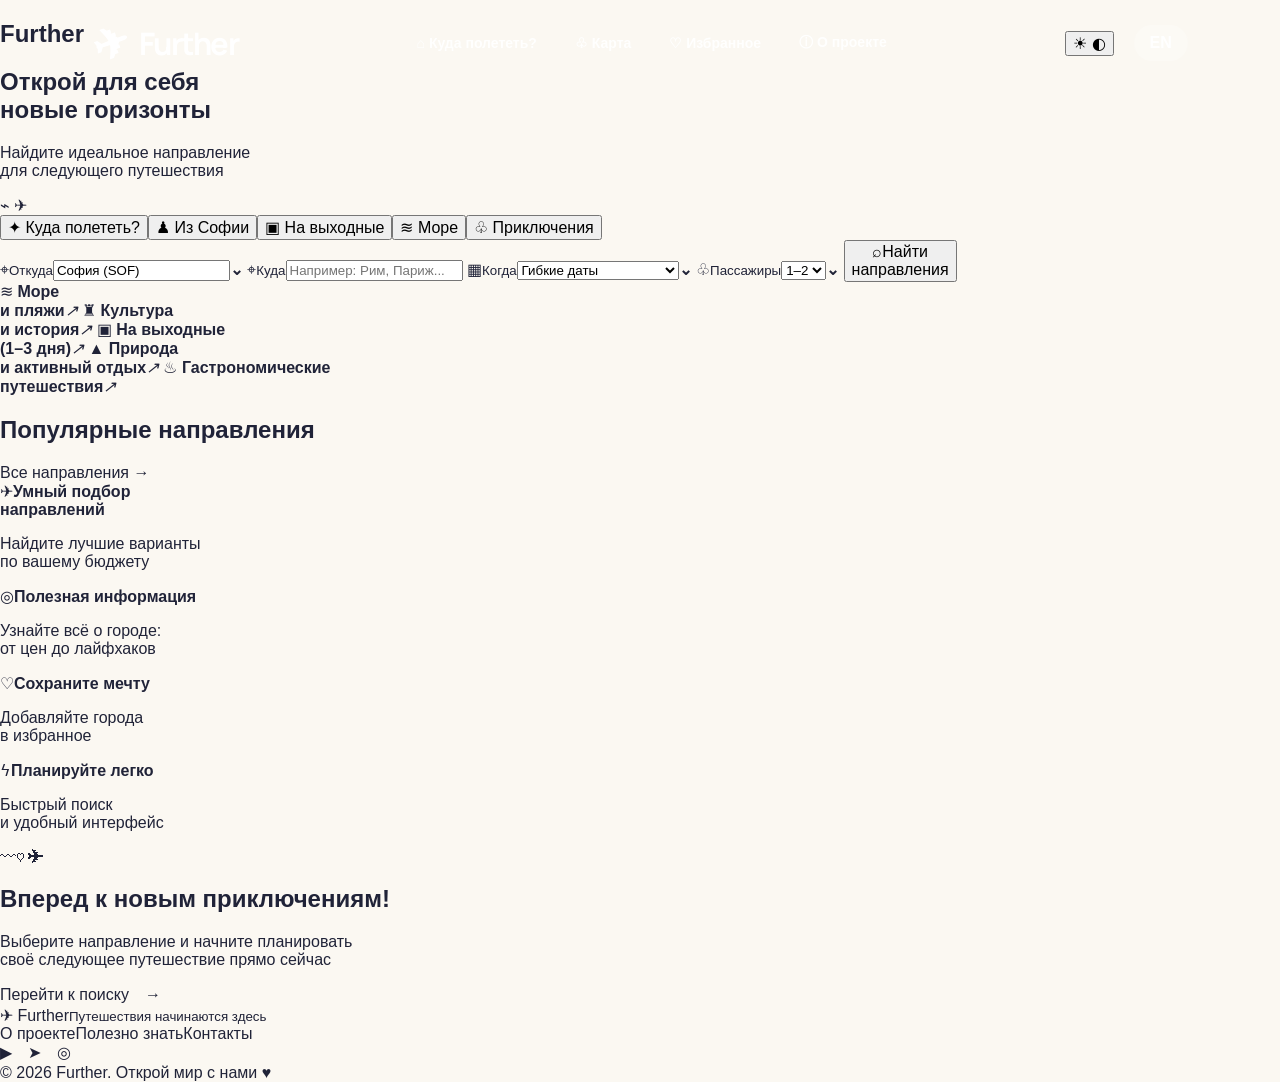
==== commit 187f5473: "Match Further homepage to approved blue travel design" ====
--- a/index.html
+++ b/index.html
@@ -2,47 +2,50 @@
 <html lang="ru">
 <head>
 <meta charset="utf-8"><meta name="viewport" content="width=device-width,initial-scale=1">
-<meta name="theme-color" content="#f8f5ef"><meta name="description" content="Further — города, маршруты и вдохновение для самостоятельных путешествий.">
-<title>Further — путешествуй дальше</title>
+<meta name="theme-color" content="#eef3ff"><meta name="description" content="Further — вдохновение, направления и планирование путешествий.">
+<title>Further — открой новые горизонты</title>
 <link rel="preconnect" href="https://fonts.googleapis.com"><link rel="preconnect" href="https://fonts.gstatic.com" crossorigin>
-<link href="https://fonts.googleapis.com/css2?family=DM+Sans:wght@400;500;600;700;800&family=Manrope:wght@400;500;600;700;800&display=swap" rel="stylesheet">
+<link href="https://fonts.googleapis.com/css2?family=Manrope:wght@400;500;600;700;800&display=swap" rel="stylesheet">
 <link rel="stylesheet" href="assets/css/styles.css">
 <script defer src="assets/js/cities.js"></script><script defer src="assets/js/app.js"></script>
 </head>
 <body class="home-page">
 <header class="home-header">
-<a class="home-brand" href="index.html" aria-label="Further"><span class="brand-mark">⌁</span>Further</a>
-<nav class="home-nav"><a href="#destinations" data-i18n="navCities">Города⌄</a><a href="#features" data-i18n="navRoutes">Маршруты</a><a href="#features" data-i18n="navTips">Советы</a><a href="#about" data-i18n="navAbout">О проекте</a></nav>
-<div class="home-actions"><button class="lang-pill" id="languageToggle">EN</button><button class="home-icon" id="themeToggle" aria-label="Переключить тему">☾</button><a class="home-icon favorite-shortcut" href="#destinations" aria-label="Избранное">♡</a><button class="mobile-menu" aria-label="Меню">☰</button></div>
+<a class="home-brand" href="index.html"><span class="brand-mark">✈</span>Further</a>
+<nav class="home-nav"><a class="active" href="#planner">⌂ <span data-i18n="navFly">Куда полететь?</span></a><a href="#categories">♧ <span data-i18n="navMap">Карта</span></a><a href="#destinations">♡ <span data-i18n="navFav">Избранное</span></a><a href="#about">ⓘ <span data-i18n="navAbout">О проекте</span></a></nav>
+<div class="home-actions"><button class="theme-switch" id="themeToggle" aria-label="Переключить тему">☀︎ <span>◐</span></button><button class="lang-pill" id="languageToggle">EN</button></div>
 </header>
 <main>
-<section class="fresh-hero">
-<div class="fresh-hero-bg"></div><div class="fresh-hero-overlay"></div>
-<div class="fresh-hero-content">
-<p class="fresh-kicker" data-i18n="heroKicker">ПУТЕШЕСТВИЯ · ВДОХНОВЕНИЕ · ОТКРЫТИЯ</p>
-<h1 data-i18n="heroTitle">Откройте<br>для себя <span>Европу</span></h1>
-<p class="fresh-subtitle" data-i18n="heroText">Лучшие города, маршруты и советы<br>для незабываемых путешествий</p>
-<form class="destination-search" id="destinationSearch"><span>⌕</span><input id="citySearch" type="search" placeholder="Куда отправимся?" data-i18n-placeholder="searchPlaceholder"><button type="submit" aria-label="Найти">→</button></form>
-<div class="hero-signature">Travel more<br><i>Discover more</i></div>
+<section class="reference-hero" id="planner">
+<div class="reference-hero-photo"></div><div class="reference-hero-shade"></div>
+<div class="reference-hero-copy"><h1>Further</h1><h2 data-i18n="heroTitle">Открой для себя<br>новые горизонты</h2><p data-i18n="heroText">Найдите идеальное направление<br>для следующего путешествия</p><span class="flight-trail">⌁ ✈</span></div>
+<div class="planner-panel">
+<div class="planner-tabs"><button class="planner-tab active" data-mode="any">✦ <span data-i18n="tabAny">Куда полететь?</span></button><button class="planner-tab" data-mode="sofia">♟ <span data-i18n="tabSofia">Из Софии</span></button><button class="planner-tab" data-mode="weekend">▣ <span data-i18n="tabWeekend">На выходные</span></button><button class="planner-tab" data-mode="sea">≋ <span data-i18n="tabSea">Море</span></button><button class="planner-tab" data-mode="adventure">♧ <span data-i18n="tabAdventure">Приключения</span></button></div>
+<form class="planner-fields" id="destinationSearch">
+<label class="planner-field"><span class="field-icon">⌖</span><span><small data-i18n="fromLabel">Откуда</small><input value="София (SOF)" aria-label="Откуда" readonly></span><b>⌄</b></label>
+<label class="planner-field"><span class="field-icon">⌖</span><span><small data-i18n="toLabel">Куда</small><input id="citySearch" type="search" placeholder="Например: Рим, Париж..." data-i18n-placeholder="toPlaceholder"></span></label>
+<label class="planner-field date-field"><span class="field-icon">▦</span><span><small data-i18n="whenLabel">Когда</small><select id="tripDate" aria-label="Когда"><option value="" data-i18n="flexDates">Гибкие даты</option><option value="weekend" data-i18n="weekendDates">Ближайшие выходные</option><option value="summer" data-i18n="summerDates">Лето</option></select></span><b>⌄</b></label>
+<label class="planner-field people-field"><span class="field-icon">♧</span><span><small data-i18n="peopleLabel">Пассажиры</small><select aria-label="Пассажиры"><option>1–2</option><option>3–4</option><option>5+</option></select></span><b>⌄</b></label>
+<button class="planner-submit" type="submit"><span>⌕</span><span data-i18n="searchBtn">Найти<br>направления</span></button>
+</form>
 </div>
-<div class="hero-bottom-note"><span>01 — 09</span><span data-i18n="heroFoot">ТВОЁ СЛЕДУЮЩЕЕ ПРИКЛЮЧЕНИЕ НАЧИНАЕТСЯ ЗДЕСЬ</span></div>
 </section>
-<section class="popular-section" id="destinations">
-<div class="popular-heading"><div><p class="section-kicker" data-i18n="popularKicker">ВЫБИРАЙ СВОЁ НАПРАВЛЕНИЕ</p><h2 data-i18n="popularTitle">Популярные направления</h2></div><a href="#allCities" data-i18n="allCitiesLink">Все города <span>↗</span></a></div>
-<div class="destination-cards" id="cityGrid"></div>
+<section class="category-section" id="categories"><div class="category-grid">
+<a href="#destinations" class="category-card" data-category="sea"><img src="https://images.unsplash.com/photo-1500375592092-40eb2168fd21?auto=format&fit=crop&w=650&q=85" alt=""><span>≋ <b data-i18n="catSea">Море<br>и пляжи</b></span><i>↗</i></a>
+<a href="#destinations" class="category-card" data-category="culture"><img src="https://images.unsplash.com/photo-1516483638261-f4dbaf036963?auto=format&fit=crop&w=650&q=85" alt=""><span>♜ <b data-i18n="catCulture">Культура<br>и история</b></span><i>↗</i></a>
+<a href="#destinations" class="category-card" data-category="weekend"><img src="https://images.unsplash.com/photo-1519501025264-65ba15a82390?auto=format&fit=crop&w=650&q=85" alt=""><span>▣ <b data-i18n="catWeekend">На выходные<br>(1–3 дня)</b></span><i>↗</i></a>
+<a href="#destinations" class="category-card" data-category="nature"><img src="https://images.unsplash.com/photo-1464822759023-fed622ff2c3b?auto=format&fit=crop&w=650&q=85" alt=""><span>▲ <b data-i18n="catNature">Природа<br>и активный отдых</b></span><i>↗</i></a>
+<a href="#destinations" class="category-card" data-category="food"><img src="https://images.unsplash.com/photo- pizza?auto=format&fit=crop&w=650&q=85" alt=""><span>♨ <b data-i18n="catFood">Гастрономические<br>путешествия</b></span><i>↗</i></a>
+</div></section>
+<section class="reference-destinations" id="destinations"><div class="reference-section-head"><h2 data-i18n="popularTitle">Популярные направления</h2><a href="#allCities" data-i18n="allLink">Все направления →</a></div><div class="reference-city-grid" id="cityGrid"></div></section>
+<section class="benefits-band" id="about">
+<div class="benefit"><span>✈</span><strong data-i18n="benefit1Title">Умный подбор<br>направлений</strong><p data-i18n="benefit1Text">Найдите лучшие варианты<br>по вашему бюджету</p></div>
+<div class="benefit"><span>◎</span><strong data-i18n="benefit2Title">Полезная информация</strong><p data-i18n="benefit2Text">Узнайте всё о городе:<br>от цен до лайфхаков</p></div>
+<div class="benefit"><span>♡</span><strong data-i18n="benefit3Title">Сохраните мечту</strong><p data-i18n="benefit3Text">Добавляйте города<br>в избранное</p></div>
+<div class="benefit"><span>ϟ</span><strong data-i18n="benefit4Title">Планируйте легко</strong><p data-i18n="benefit4Text">Быстрый поиск<br>и удобный интерфейс</p></div>
+<div class="plane-doodle" aria-hidden="true">〰♡ ✈</div>
 </section>
-<section class="feature-strip" id="features">
-<div class="feature-item"><span class="feature-icon">✧</span><p data-i18n="feature1">Актуальные<br>путеводители</p></div>
-<div class="feature-item"><span class="feature-icon">⌖</span><p data-i18n="feature2">Подробные<br>маршруты</p></div>
-<div class="feature-item"><span class="feature-icon">♨</span><p data-i18n="feature3">Где вкусно<br>поесть</p></div>
-<div class="feature-item"><span class="feature-icon">✳</span><p data-i18n="feature4">Полезные<br>советы</p></div>
-<a class="feature-cta" href="#about" data-i18n="featureCta">Начать путешествие <span>→</span></a>
-</section>
-<section class="travel-story" id="about">
-<div class="story-collage"><img class="story-img story-img-one" src="https://images.unsplash.com/photo-1516483638261-f4dbaf036963?auto=format&fit=crop&w=900&q=85" alt="Цветная улочка итальянского города"><img class="story-img story-img-two" src="https://images.unsplash.com/photo-1500375592092-40eb2168fd21?auto=format&fit=crop&w=800&q=85" alt="Бирюзовое море"><img class="story-img story-img-three" src="https://images.unsplash.com/photo-1533105079780-92b9be482077?auto=format&fit=crop&w=700&q=85" alt="Средиземноморское побережье"></div>
-<div class="story-copy"><p class="section-kicker" data-i18n="storyKicker">БОЛЬШЕ, ЧЕМ ПРОСТО ПУТЕШЕСТВИЕ</p><h2 data-i18n="storyTitle">Планируйте.<br>Исследуйте.<br><em>Путешествуйте.</em></h2><p data-i18n="storyText">Further — ваш надёжный гид в мире путешествий. Находите вдохновение, открывайте новые места и собирайте поездки, которые останутся с вами.</p><a href="#destinations" class="story-link" data-i18n="storyLink">Найти своё направление <span>↗</span></a></div>
-<div class="flight-doodle" aria-hidden="true">✈</div>
-</section>
+<section class="closing-banner"><div class="closing-photo"></div><div class="closing-copy"><h2 data-i18n="closingTitle">Вперед к новым приключениям!</h2><p data-i18n="closingText">Выберите направление и начните планировать<br>своё следующее путешествие прямо сейчас</p><a href="#planner" data-i18n="closingBtn">Перейти к поиску　→</a></div></section>
 </main>
-<footer class="home-footer"><a class="home-brand" href="#">⌁ Further</a><span>© <span id="year"></span> Further</span><a href="#top" data-i18n="footerTop">Наверх ↑</a></footer>
+<footer class="reference-footer"><div class="footer-brand"><a href="#">✈ Further</a><small data-i18n="footerTag">Путешествия начинаются здесь</small></div><nav><a href="#about" data-i18n="navAbout">О проекте</a><a href="#categories" data-i18n="footerUseful">Полезно знать</a><a href="mailto:hello@further.travel" data-i18n="footerContact">Контакты</a></nav><div class="footer-social">▶　➤　◎</div><div class="footer-bottom">© 2026 Further. <span data-i18n="footerLove">Открой мир с нами</span> ♥</div></footer>
 </body></html>
--- a/assets/css/styles.css
+++ b/assets/css/styles.css
@@ -80,3 +80,73 @@
  .manifesto h2{font-size:57px}
 }
 @media(prefers-reduced-motion:reduce){*,*::before,*::after{animation-duration:.01ms!important;animation-iteration-count:1!important;scroll-behavior:auto!important;transition-duration:.01ms!important}}
+
+/* Further home — first visual concept */
+.home-page{--cream:#fbf8f2;--navy:#202338;--peach:#ffc88f;--coral:#ee8b69;--soft:#f2eae0;background:var(--cream);color:var(--navy);font-family:'DM Sans',sans-serif}
+.home-page.dark{--cream:#171d28;--navy:#f4f0e8;--soft:#252e3c;background:var(--cream);color:var(--navy)}
+.home-header{position:absolute;z-index:10;top:0;left:0;width:100%;height:86px;padding:0 7.2%;display:flex;align-items:center;justify-content:space-between;color:#fff}
+.home-brand{display:flex;align-items:center;gap:12px;font:700 31px Manrope,sans-serif;letter-spacing:-1.5px;color:#fff}
+.brand-mark{font-size:43px;line-height:0;transform:rotate(-20deg);display:inline-block}
+.home-nav{display:flex;align-items:center;gap:38px}.home-nav a{font-size:14px;font-weight:600;color:rgba(255,255,255,.93);transition:opacity .2s}.home-nav a:hover{opacity:.65}
+.home-actions{display:flex;align-items:center;gap:20px}.lang-pill{border:0;border-radius:30px;padding:9px 16px;background:rgba(255,255,255,.22);color:white;font-weight:700;cursor:pointer}.home-icon{border:0;background:none;color:#fff;font-size:25px;cursor:pointer}.mobile-menu{display:none}
+.fresh-hero{height:590px;min-height:590px;position:relative;overflow:hidden;color:#fff;background:#32465a}
+.fresh-hero-bg{position:absolute;inset:0;background:url('https://images.unsplash.com/photo-1533105079780-92b9be482077?auto=format&fit=crop&w=2400&q=90') center 48%/cover;transform:scale(1.02)}
+.fresh-hero-overlay{position:absolute;inset:0;background:linear-gradient(90deg,rgba(17,27,45,.75) 0%,rgba(17,27,45,.35) 42%,rgba(17,27,45,.03) 78%),linear-gradient(0deg,rgba(15,25,40,.26),transparent 50%)}
+.fresh-hero-content{position:absolute;left:7.2%;top:22%;max-width:610px}
+.fresh-kicker,.section-kicker{font-size:10px;font-weight:800;letter-spacing:3px;margin:0 0 22px}
+.fresh-hero h1{font:800 clamp(62px,7.2vw,98px)/.99 Manrope,sans-serif;letter-spacing:-5px;margin:0 0 18px;color:white}
+.fresh-hero h1 span{color:#ffc98e}
+.fresh-subtitle{font-size:18px;line-height:1.55;margin:0 0 22px;color:#fff}
+.destination-search{width:min(455px,90vw);height:54px;border-radius:40px;background:#fff;display:flex;align-items:center;padding:5px 6px 5px 21px;gap:13px;color:#22263a;box-shadow:0 10px 35px #1c2b3b30}
+.destination-search>span{font-size:25px;line-height:1}
+.destination-search input{border:0;outline:0;flex:1;min-width:0;font:400 14px 'DM Sans',sans-serif;color:#25283a;background:transparent}
+.destination-search button{border:0;border-radius:50%;width:42px;height:42px;background:var(--peach);color:#25283a;font-size:22px;cursor:pointer;transition:transform .2s}
+.destination-search button:hover{transform:translateX(2px)}
+.hero-signature{position:absolute;right:-112%;bottom:6px;font:italic 34px Georgia,serif;line-height:1.05;transform:rotate(-8deg);text-align:center;color:white;text-shadow:0 2px 12px #233}
+.hero-signature i{font-size:29px}
+.hero-bottom-note{position:absolute;left:7.2%;right:7.2%;bottom:22px;display:flex;justify-content:space-between;font-size:9px;letter-spacing:2px;color:#fff;opacity:.9}
+.popular-section{position:relative;margin-top:-34px;padding:55px 4% 28px;background:var(--cream);border-radius:50% 50% 0 0 / 4% 4% 0 0;z-index:2}
+.popular-heading{display:flex;align-items:end;justify-content:space-between;padding:0 0 22px}
+.section-kicker{color:#8a8790;font-size:9px;letter-spacing:2.3px;margin-bottom:10px}
+.popular-heading h2{font:800 clamp(25px,3vw,37px)/1.1 Manrope,sans-serif;letter-spacing:-1.6px;margin:0;color:var(--navy)}
+.popular-heading>a{font-size:12px;font-weight:700;color:var(--navy);padding-bottom:5px}.popular-heading>a span{margin-left:10px}
+.destination-cards{display:grid;grid-template-columns:repeat(5,minmax(0,1fr));gap:14px}
+.destination-card{height:214px;position:relative;overflow:hidden;border-radius:17px;display:block;color:white;isolation:isolate;box-shadow:0 10px 25px #29314a17;transition:transform .3s,box-shadow .3s}
+.destination-card:hover{transform:translateY(-6px);box-shadow:0 17px 35px #29314a24}
+.destination-card>img{position:absolute;inset:0;width:100%;height:100%;object-fit:cover;transition:transform .65s}
+.destination-card:hover>img{transform:scale(1.07)}
+.destination-shade{position:absolute;inset:0;background:linear-gradient(0deg,rgba(14,18,31,.78),transparent 58%)}
+.destination-heart{position:absolute;right:13px;top:10px;font-size:24px;line-height:1;color:white;cursor:pointer;text-shadow:0 1px 8px #222}
+.destination-heart.is-saved{color:#ffb6a5}
+.destination-info{position:absolute;left:16px;bottom:14px;display:flex;flex-direction:column;gap:3px}
+.destination-info strong{font:700 21px Manrope,sans-serif;letter-spacing:-.6px}
+.destination-info small{font-size:11px;color:#fff}
+.destination-go{position:absolute;right:13px;bottom:14px;width:32px;height:32px;border-radius:50%;display:grid;place-items:center;background:white;color:#22263a;font-size:18px}
+.search-empty{grid-column:1/-1;padding:40px;text-align:center;color:var(--navy)}
+.feature-strip{display:flex;align-items:center;justify-content:space-between;gap:15px;padding:30px 7% 42px;border-bottom:1px solid #d8d0c5}
+.feature-item{display:flex;align-items:center;gap:14px;min-width:0;padding-right:26px;border-right:1px solid #d3c9bd}
+.feature-item:nth-child(4){border:0}
+.feature-icon{font-size:30px;color:var(--navy);font-family:Georgia,serif}
+.feature-item p{font-size:12px;font-weight:700;line-height:1.35;margin:0;color:var(--navy)}
+.feature-cta{white-space:nowrap;background:var(--peach);color:#25283a;border-radius:30px;padding:15px 23px;font-size:12px;font-weight:800}
+.feature-cta span{margin-left:15px}
+.travel-story{position:relative;display:grid;grid-template-columns:1fr 1fr;align-items:center;gap:7%;padding:65px 7% 90px;overflow:hidden;background:var(--cream)}
+.story-collage{height:300px;position:relative}
+.story-img{position:absolute;object-fit:cover;border:7px solid white;border-radius:12px;box-shadow:0 15px 35px #242b3825}
+.story-img-one{width:57%;height:250px;left:1%;top:22px;transform:rotate(-7deg)}
+.story-img-two{width:48%;height:220px;left:38%;top:50px;transform:rotate(6deg)}
+.story-img-three{width:34%;height:170px;left:58%;top:125px;transform:rotate(12deg)}
+.story-copy{max-width:520px;position:relative;z-index:1}
+.story-copy h2{font:800 clamp(37px,4.4vw,57px)/1.12 Manrope,sans-serif;letter-spacing:-2.8px;margin:0 0 18px;color:var(--navy)}
+.story-copy h2 em{font-family:Georgia,serif;font-weight:400;color:#e99b6b}
+.story-copy>p:not(.section-kicker){font-size:14px;line-height:1.8;color:#777783;max-width:430px}
+.story-link{display:inline-block;margin-top:13px;padding-bottom:7px;border-bottom:1px solid #d99a6d;font-size:13px;font-weight:800;color:var(--navy)}
+.story-link span{margin-left:18px;color:#df9363}
+.flight-doodle{position:absolute;right:4%;top:20px;font-size:30px;color:#b7b2aa;transform:rotate(-15deg)}
+.home-footer{display:flex;justify-content:space-between;align-items:center;padding:24px 7%;border-top:1px solid #e2dbd1;color:#89858a;font-size:11px}
+.home-footer .home-brand{font-size:23px;color:var(--navy)}
+.home-page.dark .popular-section,.home-page.dark .travel-story{background:var(--cream)}
+.home-page.dark .feature-item p,.home-page.dark .story-copy>p:not(.section-kicker){color:#c3c0bb}
+.home-page.dark .feature-strip,.home-page.dark .home-footer{border-color:#3a414c}
+@media(max-width:1000px){.home-nav{gap:20px}.destination-cards{grid-template-columns:repeat(3,minmax(0,1fr))}.destination-card:nth-child(n+4){display:none}.feature-strip{flex-wrap:wrap;justify-content:center}.feature-item{flex:1 1 35%;justify-content:center}.feature-cta{margin-top:10px}.hero-signature{right:6%;bottom:25px;font-size:27px}}
+@media(max-width:650px){.home-header{height:70px;padding:0 5%}.home-brand{font-size:25px}.brand-mark{font-size:34px}.home-nav{display:none}.home-actions{gap:13px}.home-icon{font-size:21px}.mobile-menu{display:block;border:0;background:transparent;color:white;font-size:22px}.fresh-hero{height:670px;min-height:670px}.fresh-hero-bg{background-position:58% center}.fresh-hero-overlay{background:linear-gradient(90deg,rgba(16,27,44,.78),rgba(16,27,44,.28)),linear-gradient(0deg,rgba(16,27,44,.35),transparent 65%)}.fresh-hero-content{left:6%;right:6%;top:23%}.fresh-kicker{font-size:8px;letter-spacing:2px}.fresh-hero h1{font-size:clamp(54px,13vw,76px);letter-spacing:-3.5px}.fresh-subtitle{font-size:15px}.hero-signature{right:8%;bottom:65px;font-size:24px}.hero-signature i{font-size:21px}.hero-bottom-note{left:6%;right:6%;font-size:8px}.popular-section{padding:42px 5% 15px;margin-top:-25px;border-radius:35px 35px 0 0}.popular-heading{align-items:start}.popular-heading h2{font-size:26px}.popular-heading>a{font-size:10px;white-space:nowrap;padding-top:12px}.destination-cards{grid-template-columns:repeat(2,minmax(0,1fr));gap:10px}.destination-card{height:185px;border-radius:13px}.destination-card:nth-child(n+5){display:none}.destination-info{left:12px;bottom:12px}.destination-info strong{font-size:18px}.destination-go{width:28px;height:28px;right:10px;bottom:10px}.feature-strip{padding:25px 5%;gap:18px 8px}.feature-item{flex:1 1 40%;justify-content:flex-start;padding:0;border:0;gap:10px}.feature-icon{font-size:25px}.feature-item p{font-size:11px}.feature-cta{width:100%;text-align:center;margin-top:4px}.travel-story{grid-template-columns:1fr;padding:42px 6% 65px;gap:12px}.story-collage{height:255px;max-width:470px;width:100%;margin:auto}.story-img-one{height:210px}.story-img-two{height:190px}.story-img-three{height:145px}.story-copy h2{font-size:42px}.story-copy>p:not(.section-kicker){font-size:13px}.home-footer{padding:20px 6%}.home-footer .home-brand{font-size:20px}}
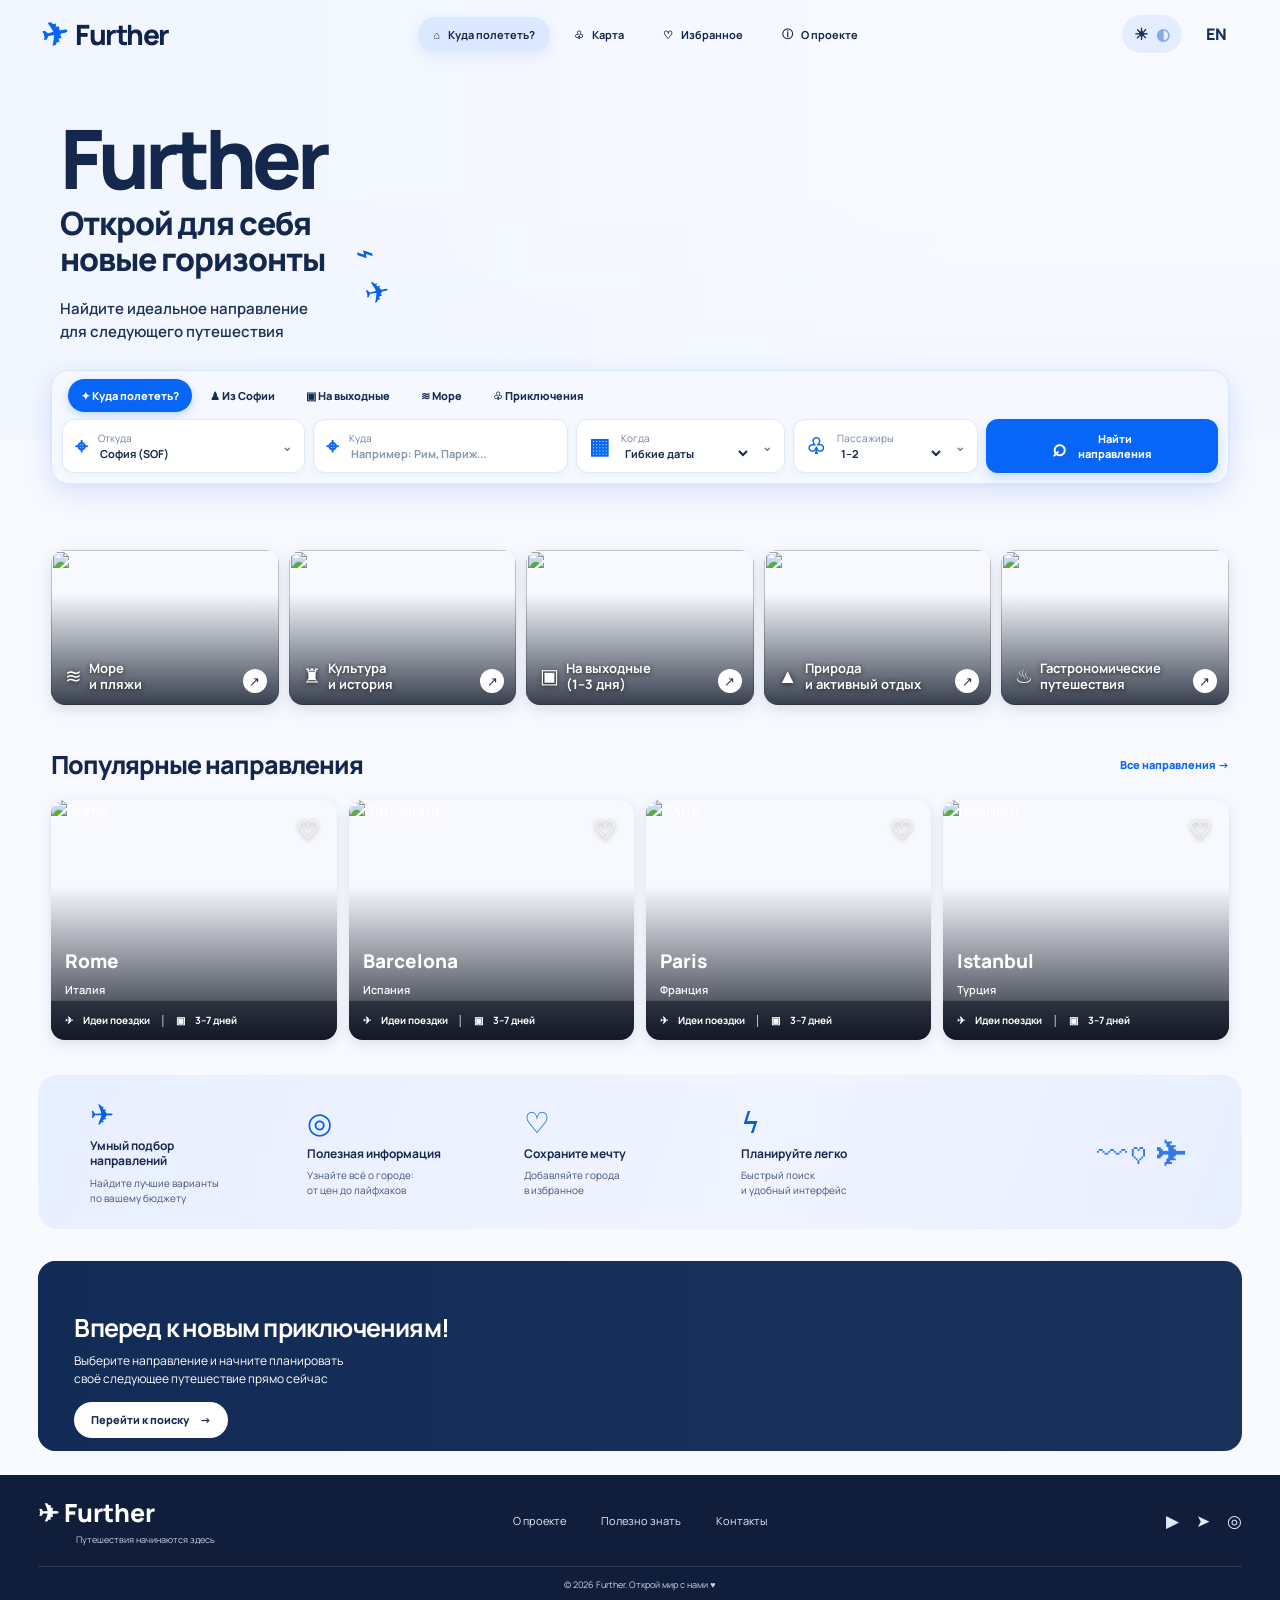
==== commit 39fb84c9: "Fix food category photography on Further homepage" ====
--- a/index.html
+++ b/index.html
@@ -35,7 +35,7 @@
 <a href="#destinations" class="category-card" data-category="culture"><img src="https://images.unsplash.com/photo-1516483638261-f4dbaf036963?auto=format&fit=crop&w=650&q=85" alt=""><span>♜ <b data-i18n="catCulture">Культура<br>и история</b></span><i>↗</i></a>
 <a href="#destinations" class="category-card" data-category="weekend"><img src="https://images.unsplash.com/photo-1519501025264-65ba15a82390?auto=format&fit=crop&w=650&q=85" alt=""><span>▣ <b data-i18n="catWeekend">На выходные<br>(1–3 дня)</b></span><i>↗</i></a>
 <a href="#destinations" class="category-card" data-category="nature"><img src="https://images.unsplash.com/photo-1464822759023-fed622ff2c3b?auto=format&fit=crop&w=650&q=85" alt=""><span>▲ <b data-i18n="catNature">Природа<br>и активный отдых</b></span><i>↗</i></a>
-<a href="#destinations" class="category-card" data-category="food"><img src="https://images.unsplash.com/photo- pizza?auto=format&fit=crop&w=650&q=85" alt=""><span>♨ <b data-i18n="catFood">Гастрономические<br>путешествия</b></span><i>↗</i></a>
+<a href="#destinations" class="category-card" data-category="food"><img src="https://images.unsplash.com/photo-1513104890138-7c749659a591?auto=format&fit=crop&w=650&q=85" alt=""><span>♨ <b data-i18n="catFood">Гастрономические<br>путешествия</b></span><i>↗</i></a>
 </div></section>
 <section class="reference-destinations" id="destinations"><div class="reference-section-head"><h2 data-i18n="popularTitle">Популярные направления</h2><a href="#allCities" data-i18n="allLink">Все направления →</a></div><div class="reference-city-grid" id="cityGrid"></div></section>
 <section class="benefits-band" id="about">
--- a/assets/css/styles.css
+++ b/assets/css/styles.css
@@ -150,3 +150,64 @@
 .home-page.dark .feature-strip,.home-page.dark .home-footer{border-color:#3a414c}
 @media(max-width:1000px){.home-nav{gap:20px}.destination-cards{grid-template-columns:repeat(3,minmax(0,1fr))}.destination-card:nth-child(n+4){display:none}.feature-strip{flex-wrap:wrap;justify-content:center}.feature-item{flex:1 1 35%;justify-content:center}.feature-cta{margin-top:10px}.hero-signature{right:6%;bottom:25px;font-size:27px}}
 @media(max-width:650px){.home-header{height:70px;padding:0 5%}.home-brand{font-size:25px}.brand-mark{font-size:34px}.home-nav{display:none}.home-actions{gap:13px}.home-icon{font-size:21px}.mobile-menu{display:block;border:0;background:transparent;color:white;font-size:22px}.fresh-hero{height:670px;min-height:670px}.fresh-hero-bg{background-position:58% center}.fresh-hero-overlay{background:linear-gradient(90deg,rgba(16,27,44,.78),rgba(16,27,44,.28)),linear-gradient(0deg,rgba(16,27,44,.35),transparent 65%)}.fresh-hero-content{left:6%;right:6%;top:23%}.fresh-kicker{font-size:8px;letter-spacing:2px}.fresh-hero h1{font-size:clamp(54px,13vw,76px);letter-spacing:-3.5px}.fresh-subtitle{font-size:15px}.hero-signature{right:8%;bottom:65px;font-size:24px}.hero-signature i{font-size:21px}.hero-bottom-note{left:6%;right:6%;font-size:8px}.popular-section{padding:42px 5% 15px;margin-top:-25px;border-radius:35px 35px 0 0}.popular-heading{align-items:start}.popular-heading h2{font-size:26px}.popular-heading>a{font-size:10px;white-space:nowrap;padding-top:12px}.destination-cards{grid-template-columns:repeat(2,minmax(0,1fr));gap:10px}.destination-card{height:185px;border-radius:13px}.destination-card:nth-child(n+5){display:none}.destination-info{left:12px;bottom:12px}.destination-info strong{font-size:18px}.destination-go{width:28px;height:28px;right:10px;bottom:10px}.feature-strip{padding:25px 5%;gap:18px 8px}.feature-item{flex:1 1 40%;justify-content:flex-start;padding:0;border:0;gap:10px}.feature-icon{font-size:25px}.feature-item p{font-size:11px}.feature-cta{width:100%;text-align:center;margin-top:4px}.travel-story{grid-template-columns:1fr;padding:42px 6% 65px;gap:12px}.story-collage{height:255px;max-width:470px;width:100%;margin:auto}.story-img-one{height:210px}.story-img-two{height:190px}.story-img-three{height:145px}.story-copy h2{font-size:42px}.story-copy>p:not(.section-kicker){font-size:13px}.home-footer{padding:20px 6%}.home-footer .home-brand{font-size:20px}}
+
+/* Reference screenshot implementation */
+.home-page{--blue:#0865f5;--navy:#14264c;--ink:#17284d;--sky:#eaf1ff;--pale:#f7f9ff;--line:#dbe5f8;--surface:#fff;background:#f8faff;color:var(--ink);font-family:Manrope,Arial,sans-serif}
+.home-page.dark{--ink:#eaf0ff;--navy:#eaf0ff;--sky:#202d47;--pale:#172238;--surface:#25334c;--line:#3a4c6a;background:#172238}
+.home-header{height:68px;position:absolute;z-index:20;top:0;left:0;right:0;display:flex;align-items:center;justify-content:space-between;padding:0 3.2%;color:var(--navy)}
+.home-brand{font-size:28px;font-weight:800;letter-spacing:-1.5px;color:#10234a;display:flex;align-items:center;gap:9px}
+.home-brand .brand-mark{font-size:32px;color:var(--blue);transform:rotate(-12deg)}
+.home-nav{display:flex;gap:9px;align-items:center}.home-nav a{display:flex;align-items:center;gap:8px;padding:10px 15px;border-radius:25px;font-size:11px;font-weight:700;color:#14264c;white-space:nowrap}.home-nav a.active,.home-nav a:hover{background:#dce8ff;box-shadow:0 4px 14px #356bd01c}
+.home-actions{display:flex;align-items:center;gap:12px}.theme-switch,.lang-pill{border:0;background:#e4edff;color:#17305d;border-radius:22px;padding:8px 12px;font-weight:800;cursor:pointer}.theme-switch span{color:#8ba8e5;margin-left:5px}.lang-pill{background:transparent}
+.reference-hero{height:440px;position:relative;color:#10264d;overflow:visible}
+.reference-hero-photo{position:absolute;inset:0;background:url('https://images.unsplash.com/photo-1516483638261-f4dbaf036963?auto=format&fit=crop&w=2400&q=90') center 47%/cover}
+.reference-hero-shade{position:absolute;inset:0;background:linear-gradient(90deg,rgba(241,246,255,.86) 0%,rgba(240,245,255,.55) 35%,rgba(235,241,255,.04) 75%),linear-gradient(0deg,rgba(228,237,255,.2),transparent 55%)}
+.reference-hero-copy{position:absolute;left:4.7%;top:118px;max-width:540px}
+.reference-hero-copy h1{font-size:clamp(64px,7vw,82px);line-height:.98;letter-spacing:-5px;font-weight:800;margin:0 0 8px;color:#14284e}
+.reference-hero-copy h2{font-size:clamp(25px,3vw,32px);line-height:1.12;letter-spacing:-1.1px;margin:0 0 20px;font-weight:800;color:#14284e}
+.reference-hero-copy p{font-size:15px;line-height:1.5;margin:0;color:#1c3156;font-weight:600}
+.flight-trail{position:absolute;left:300px;top:112px;color:#075fe8;font-size:30px;transform:rotate(-12deg)}
+.planner-panel{position:absolute;z-index:4;left:4%;right:4%;bottom:-44px;background:#f5f8ff;border:1px solid #d9e5ff;border-radius:17px;padding:9px 10px 10px;box-shadow:0 8px 24px #2363d52a}
+.planner-tabs{height:39px;display:flex;align-items:center;gap:5px;padding:0 6px 8px}
+.planner-tab{border:0;background:transparent;color:#182b50;border-radius:20px;padding:9px 13px;font-size:11px;font-weight:800;cursor:pointer;white-space:nowrap}
+.planner-tab.active{background:#0765f8;color:white;box-shadow:0 3px 9px #0765f83b}
+.planner-fields{display:grid;grid-template-columns:1.05fr 1.1fr .9fr .8fr 1fr;gap:8px}
+.planner-field{height:54px;display:flex;align-items:center;gap:11px;background:white;border:1px solid #e1e9f8;border-radius:12px;padding:6px 12px;min-width:0;box-shadow:0 2px 6px #284c8a0c}
+.field-icon{font-size:22px;color:#0765f8;font-weight:800}
+.planner-field>span:nth-child(2){display:flex;flex-direction:column;min-width:0;flex:1}
+.planner-field small{font-size:10px;color:#71809e}.planner-field input,.planner-field select{width:100%;min-width:0;border:0;outline:0;background:transparent;color:#17284d;font:700 11px Manrope,Arial}.planner-field input::placeholder{color:#8995aa}.planner-field>b{color:#71809e;font-size:12px}
+.planner-submit{border:0;border-radius:12px;background:#0765f8;color:white;display:flex;align-items:center;justify-content:center;gap:12px;font-size:11px;font-weight:800;cursor:pointer;box-shadow:0 5px 12px #0765f82e}.planner-submit>span:first-child{font-size:24px}
+.category-section{padding:110px 4% 34px;background:var(--pale)}
+.category-grid{display:grid;grid-template-columns:repeat(5,minmax(0,1fr));gap:10px}
+.category-card{height:155px;border-radius:14px;position:relative;overflow:hidden;color:white;box-shadow:0 5px 14px #1d315222}
+.category-card img{width:100%;height:100%;object-fit:cover;transition:transform .5s}.category-card:hover img{transform:scale(1.07)}
+.category-card:after{content:"";position:absolute;inset:0;background:linear-gradient(0deg,rgba(7,17,34,.8),transparent 72%)}
+.category-card>span{position:absolute;z-index:2;left:14px;bottom:13px;display:flex;align-items:center;gap:7px;font-size:20px;text-shadow:0 1px 5px #222}
+.category-card b{font-size:13px;line-height:1.25}.category-card i{position:absolute;z-index:2;right:12px;bottom:12px;width:24px;height:24px;border-radius:50%;background:#fff;color:#243453;font-style:normal;display:grid;place-items:center;font-size:13px}
+.reference-destinations{padding:8px 4% 35px;background:var(--pale)}
+.reference-section-head{display:flex;justify-content:space-between;align-items:center;margin-bottom:18px}
+.reference-section-head h2{font-size:25px;letter-spacing:-1px;margin:0;font-weight:800;color:var(--navy)}
+.reference-section-head>a{font-size:11px;font-weight:800;color:var(--blue)}
+.reference-city-grid{display:grid;grid-template-columns:repeat(4,minmax(0,1fr));gap:12px}
+.reference-city-card{height:240px;position:relative;border-radius:14px;overflow:hidden;color:white;box-shadow:0 4px 12px #1b315020}
+.reference-city-card>img{width:100%;height:100%;object-fit:cover;transition:transform .55s}.reference-city-card:hover>img{transform:scale(1.06)}
+.ref-city-shade{position:absolute;inset:0;background:linear-gradient(0deg,rgba(6,13,27,.9),transparent 64%)}
+.ref-heart{position:absolute;right:12px;top:11px;border:0;background:transparent;color:white;font-size:25px;cursor:pointer;text-shadow:0 1px 5px #222}.ref-heart.saved{color:#ff8d9c}
+.ref-city-name{position:absolute;left:14px;bottom:66px;font-size:19px;font-weight:800}
+.ref-country{position:absolute;left:14px;bottom:43px;font-size:11px;font-weight:600}
+.ref-city-meta{position:absolute;left:0;right:0;bottom:0;padding:12px 14px;background:rgba(6,13,27,.5);font-size:10px;font-weight:700;border-top:1px solid #ffffff2b}
+.no-results{grid-column:1/-1;text-align:center;padding:30px}
+.benefits-band{margin:0 3%;padding:24px 4%;min-height:144px;border-radius:20px;background:linear-gradient(110deg,#e8efff,#f0f4ff 60%,#e8efff);display:grid;grid-template-columns:repeat(4,1fr) 1.15fr;align-items:center;gap:15px;position:relative;overflow:hidden;color:#17284d}
+.benefit{display:flex;flex-direction:column;align-items:flex-start;gap:7px;position:relative;z-index:1}.benefit>span{font-size:29px;color:#075fe8;line-height:1.1}.benefit strong{font-size:12px;line-height:1.3}.benefit p{font-size:10px;line-height:1.45;margin:0;color:#405476}
+.plane-doodle{font-size:30px;color:#3778e9;text-align:right;white-space:nowrap;letter-spacing:3px}
+.closing-banner{margin:32px 3% 24px;height:190px;border-radius:18px;overflow:hidden;position:relative;color:white;background:#1a315c}
+.closing-photo{position:absolute;inset:0;background:linear-gradient(90deg,rgba(17,43,86,.9),rgba(17,43,86,.25) 68%,rgba(17,43,86,.05)),url('https://images.unsplash.com/photo-1516483638261-f4dbaf036963?auto=format&fit=crop&w=2200&q=85') center 54%/cover}
+.closing-copy{position:absolute;left:3%;top:26%;z-index:1}.closing-copy h2{font-size:25px;letter-spacing:-.8px;margin:0 0 7px}.closing-copy p{font-size:12px;line-height:1.45;margin:0 0 15px}.closing-copy>a{display:inline-block;background:#fff;color:#17284d;border-radius:24px;padding:10px 17px;font-size:11px;font-weight:800}
+.reference-footer{background:#101e3c;color:white;min-height:120px;padding:20px 3% 0;display:grid;grid-template-columns:1fr 1.5fr 1fr;align-items:center;gap:20px}
+.footer-brand{display:flex;flex-direction:column;gap:3px}.footer-brand>a{font-size:25px;font-weight:800;color:white}.footer-brand small{font-size:9px;color:#c6d1e7;margin-left:38px}
+.reference-footer nav{display:flex;justify-content:center;gap:35px}.reference-footer nav a,.footer-social{font-size:11px;color:#e2e9f8}.footer-social{text-align:right;font-size:17px}
+.footer-bottom{grid-column:1/-1;text-align:center;border-top:1px solid #ffffff24;padding:11px 0;font-size:9px;color:#c6d1e7}
+.home-page.dark .category-section,.home-page.dark .reference-destinations{background:var(--pale)}
+.home-page.dark .planner-panel{background:#263550;border-color:#3b5277}.home-page.dark .planner-tab{color:#e6edff}.home-page.dark .planner-tab.active{color:#fff}.home-page.dark .planner-field{background:#1b2941;border-color:#3d5274}.home-page.dark .planner-field input,.home-page.dark .planner-field select{color:#eaf0ff}.home-page.dark .benefits-band{background:#263653;color:#eaf0ff}.home-page.dark .benefit p{color:#c3d0e7}
+@media(max-width:900px){.home-nav{gap:0}.home-nav a{padding:9px}.planner-fields{grid-template-columns:repeat(2,1fr)}.planner-submit{min-height:52px}.planner-panel{bottom:-105px}.category-section{padding-top:165px}.category-grid{grid-template-columns:repeat(3,1fr)}.category-card:nth-child(n+4){display:none}.benefits-band{grid-template-columns:repeat(4,1fr)}.plane-doodle{display:none}}
+@media(max-width:620px){.home-header{height:60px;padding:0 4%}.home-brand{font-size:23px}.home-brand .brand-mark{font-size:27px}.home-nav{display:none}.reference-hero{height:540px}.reference-hero-photo{background-position:61% center}.reference-hero-shade{background:linear-gradient(90deg,rgba(241,246,255,.88),rgba(240,245,255,.35) 67%,rgba(235,241,255,.03))}.reference-hero-copy{left:5%;top:105px}.reference-hero-copy h1{font-size:62px;letter-spacing:-4px}.reference-hero-copy h2{font-size:25px}.reference-hero-copy p{font-size:13px}.flight-trail{left:240px;top:105px}.planner-panel{left:3%;right:3%;bottom:-150px;padding:8px}.planner-tabs{overflow-x:auto;height:42px}.planner-tab{font-size:10px;padding:8px 10px}.planner-fields{grid-template-columns:1fr 1fr;gap:6px}.planner-field{height:48px;padding:5px 8px;gap:7px}.field-icon{font-size:18px}.planner-field input,.planner-field select{font-size:10px}.planner-submit{grid-column:1/-1;height:45px}.category-section{padding:205px 3% 25px}.category-grid{grid-template-columns:repeat(2,1fr);gap:8px}.category-card{height:132px}.category-card:nth-child(3){display:block}.category-card:nth-child(n+4){display:none}.category-card b{font-size:11px}.reference-destinations{padding:6px 3% 25px}.reference-section-head h2{font-size:20px}.reference-city-grid{grid-template-columns:repeat(2,minmax(0,1fr));gap:9px}.reference-city-card{height:205px}.ref-city-name{font-size:17px}.ref-city-meta{font-size:9px;padding:10px}.benefits-band{margin:0 3%;padding:18px 15px;grid-template-columns:repeat(2,1fr);gap:20px}.benefit>span{font-size:25px}.benefit strong{font-size:11px}.benefit p{font-size:9px}.closing-banner{margin:22px 3%;height:190px}.closing-copy{left:5%;right:4%;top:22%}.closing-copy h2{font-size:20px}.closing-copy p{font-size:10px}.reference-footer{grid-template-columns:1fr 1fr;padding:18px 5% 0}.reference-footer nav{grid-column:1/-1;grid-row:2;justify-content:flex-start;gap:22px;flex-wrap:wrap}.footer-social{grid-column:2;grid-row:1}.footer-bottom{grid-row:3}}
